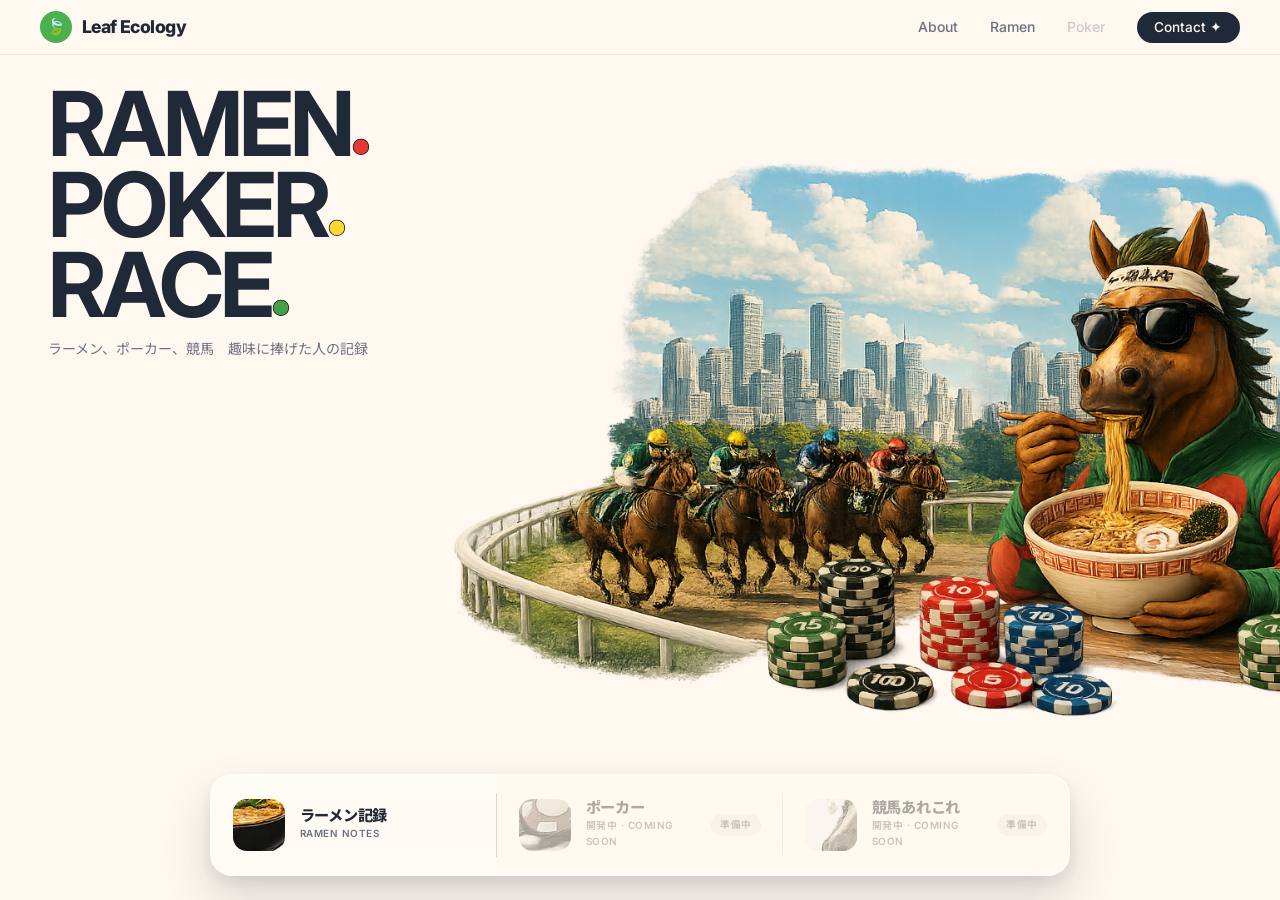
==== index.html @ 6a5b78b2 "Add files via upload" ====
<!DOCTYPE html>
<html lang="ja">
<head>
  <meta charset="UTF-8">
  <meta name="viewport" content="width=device-width, initial-scale=1.0">
  <title>Leaf Ecology — Ramen. Poker. Race.</title>
  <meta name="description" content="ラーメン、ポーカー、競馬　趣味に捧げた人の記録">

  <!-- Google Fonts -->
  <link rel="preconnect" href="https://fonts.googleapis.com">
  <link rel="preconnect" href="https://fonts.gstatic.com" crossorigin>
  <link href="https://fonts.googleapis.com/css2?family=Inter:wght@400;500;600;700;800;900&family=Noto+Sans+JP:wght@400;700;900&display=swap" rel="stylesheet">

  <!-- スタイルシート -->
  <link rel="stylesheet" href="style.css">
</head>
<body>

<!-- ── NAVIGATION ── -->
<nav>
  <a href="#" class="nav-logo">
    <div class="nav-logo-icon">🍃</div>
    <span>Leaf Ecology</span>
  </a>
  <ul class="nav-links">
    <li><a href="#about">About</a></li>
    <li><a href="#ramen">Ramen</a></li>
    <li><a href="#" style="pointer-events:none; opacity:0.35; cursor:default;">Poker</a></li>
    <li><a href="#contact" class="nav-cta">Contact ✦</a></li>
  </ul>
</nav>

<!-- ── HERO ── -->
<section class="hero" id="home">

  <!-- 左：テキスト -->
  <div class="hero-left">
    <h1 class="hero-headline">
      <strong>RAMEN</strong><span class="dot dot-red">●</span><br>
      <strong>POKER</strong><span class="dot dot-yellow">●</span><br>
      <strong>RACE</strong><span class="dot dot-green">●</span>
    </h1>

    <p class="hero-sub">ラーメン、ポーカー、競馬　趣味に捧げた人の記録</p>

    <div style="flex:1;"></div>
  </div>

  <!-- 右：イラスト画像 -->
  <div class="hero-right" aria-hidden="true">
    <div class="hero-illustration">

      <!-- メインビジュアル（馬・競馬・チップ一体） -->
      <img
        src="assets/images/horse_transparent.png"
        class="hi-horse"
        alt="">

    </div>
  </div>

  <!-- ── フローティングクイックアクセスバー ── -->
  <div class="hero-bar-wrap">
    <div class="hero-bar">

      <!-- ラーメン記録 — アクティブ -->
      <a href="#ramen" class="hbar-item">
        <div class="hbar-icon hbi-ramen">
          <img
            src="assets/images/icons_transparent.png"
            class="hbar-img-icon"
            style="object-position: 17% 50%;"
            alt="ramen">
        </div>
        <div class="hbar-text">
          <span class="hbar-title">ラーメン記録</span>
          <span class="hbar-label">Ramen Notes</span>
        </div>
        <div class="hbar-arrow">→</div>
      </a>

      <!-- ポーカー — 開発中 -->
      <div class="hbar-item hbar-disabled">
        <div class="hbar-icon hbi-poker">
          <img
            src="assets/images/icons_transparent.png"
            class="hbar-img-icon"
            style="object-position: 50% 50%;"
            alt="poker">
        </div>
        <div class="hbar-text">
          <span class="hbar-title">ポーカー</span>
          <span class="hbar-label">開発中 · Coming Soon</span>
        </div>
        <div class="hbar-coming">準備中</div>
      </div>

      <!-- 競馬あれこれ — 開発中 -->
      <div class="hbar-item hbar-disabled">
        <div class="hbar-icon hbi-race">
          <img
            src="assets/images/icons_transparent.png"
            class="hbar-img-icon"
            style="object-position: 83% 50%;"
            alt="race">
        </div>
        <div class="hbar-text">
          <span class="hbar-title">競馬あれこれ</span>
          <span class="hbar-label">開発中 · Coming Soon</span>
        </div>
        <div class="hbar-coming">準備中</div>
      </div>

    </div>
  </div>

</section>

<!-- JavaScript -->
<script src="script.js"></script>
</body>
</html>
---- style.css ----
/* =============================================
   Leaf Ecology — style.css
   ============================================= */

*, *::before, *::after { box-sizing: border-box; margin: 0; padding: 0; }

:root {
  --green:       #4CAF50;
  --green-dark:  #2e7d32;
  --green-light: #e8f5e9;
  --orange:      #FF8A3D;
  --orange-light:#fff3e8;
  --cream:       #FFF8F0;
  --beige:       #F7F3EC;
  --dark:        #1F2937;
  --gray:        #6B7280;
  --gray-light:  #e5e7eb;
  --white:       #ffffff;
}

html { scroll-behavior: smooth; }

body {
  font-family: 'Inter', 'Noto Sans JP', sans-serif;
  background: var(--cream);
  color: var(--dark);
  overflow-x: hidden;
  line-height: 1.6;
}

/* ══════════════════════════════
   NAV
══════════════════════════════ */
nav {
  position: fixed; top: 0; left: 0; right: 0; z-index: 100;
  display: flex; align-items: center; justify-content: space-between;
  padding: 0.7rem 2.5rem;
  background: rgba(255,248,240,0.92);
  backdrop-filter: blur(12px);
  -webkit-backdrop-filter: blur(12px);
  border-bottom: 1px solid rgba(76,175,80,0.12);
}
.nav-logo {
  display: flex; align-items: center; gap: 0.6rem;
  font-weight: 800; font-size: 1.1rem; letter-spacing: -0.03em;
  color: var(--dark); text-decoration: none;
}
.nav-logo-icon {
  width: 32px; height: 32px; background: var(--green);
  border-radius: 50%; display: flex; align-items: center; justify-content: center;
  font-size: 1rem; flex-shrink: 0;
}
.nav-links { display: flex; gap: 2rem; list-style: none; align-items: center; }
.nav-links a {
  text-decoration: none; color: var(--gray);
  font-size: 0.875rem; font-weight: 500;
  transition: color 0.2s;
}
.nav-links a:hover { color: var(--green); }
.nav-cta {
  background: var(--dark); color: var(--cream) !important;
  padding: 0.45rem 1.1rem; border-radius: 100px;
  font-weight: 600; font-size: 0.85rem !important;
  transition: background 0.2s !important;
}
.nav-cta:hover { background: var(--green) !important; color: white !important; }

/* ══════════════════════════════
   HERO  —  2カラム Grid
══════════════════════════════ */
.hero {
  height: 100vh;
  min-height: 600px;
  padding-top: 52px;
  display: grid;
  grid-template-columns: 1fr 1fr;
  grid-template-rows: 1fr auto;
  overflow: hidden;
  background: var(--cream);
  position: relative;
  isolation: isolate;   /* blend-mode のスタッキングコンテキストを独立させる */
}

/* ── 左カラム ── */
.hero-left {
  grid-column: 1;
  grid-row: 1;
  padding: 2rem 2rem 1rem 3rem;
  display: flex;
  flex-direction: column;
  justify-content: flex-start;
  gap: 0.75rem;
  z-index: 2;
}

/* ── 右カラム ── */
.hero-right {
  grid-column: 2;
  grid-row: 1;
  position: relative;
  overflow: visible;   /* 画像をコンテナ外にはみ出させる */
  background: transparent;
}
.hero-illustration {
  position: absolute;
  inset: 0;
  overflow: visible;
}

/* ── ヒーロー画像 ── */
.hi-track,
.hi-props { display: none; }

/* 1.3倍サイズ: チップがサイト下端に来るよう調整 */
.hi-horse {
  position: absolute;
  width: 130%;
  height: 130%;
  object-fit: contain;
  object-position: right 85%;
  bottom: 0;
  right: 0;
  top: auto;
  left: auto;
  transform: none;
  z-index: 3;
  pointer-events: none;
  mix-blend-mode: multiply;
  animation: img-float-fast 4s ease-in-out infinite;
}

/* track / props は非表示（使用しない） */
.hi-track,
.hi-props { display: none; }

@keyframes img-float-slow {
  0%,100% { transform: translateY(0); }
  50%      { transform: translateY(-8px); }
}
@keyframes img-float-mid {
  0%,100% { transform: translateY(0) rotate(0.3deg); }
  50%      { transform: translateY(-6px) rotate(-0.3deg); }
}
@keyframes img-float-fast {
  0%,100% { transform: translateY(0); }
  50%      { transform: translateY(-10px); }
}

/* ══════════════════════════════
   HEADLINE
══════════════════════════════ */
.hero-headline {
  font-size: clamp(3.2rem, 7vw, 7rem);
  font-weight: 900;
  line-height: 0.9;
  letter-spacing: -0.04em;
  color: var(--dark);
}
.hero-headline .line-accent { color: var(--green); }

.dot {
  display: inline-block;
  font-size: 0.22em;
  line-height: 1;
  vertical-align: baseline;
  position: relative;
  bottom: 0.1em;
  margin-left: 0.06em;
  -webkit-text-stroke: 1.5px #111;
  paint-order: stroke fill;
}
.dot-red    { color: #E53935; }
.dot-yellow { color: #FDD835; }
.dot-green  { color: #43A047; }

.hero-sub {
  font-size: 0.875rem;
  color: var(--gray);
  max-width: 380px;
  line-height: 1.6;
  font-weight: 400;
}

/* ══════════════════════════════
   FLOATING QUICK-ACCESS BAR
══════════════════════════════ */
.hero-bar-wrap {
  grid-column: 1 / -1;   /* 左右両カラムにまたがる */
  grid-row: 2;
  display: flex;
  align-items: flex-end;
  padding: 0 2rem 1.5rem;
  z-index: 20;
  pointer-events: none;   /* ラップ自体はクリック透過 */
}

.hero-bar {
  pointer-events: all;    /* バー本体だけクリック可 */
  width: 100%;
  max-width: 860px;
  margin: 0 auto;
  display: grid;
  grid-template-columns: repeat(3, 1fr);
  gap: 0;
  background: rgba(255,255,255,0.18);
  backdrop-filter: blur(20px) saturate(1.8);
  -webkit-backdrop-filter: blur(20px) saturate(1.8);
  border-radius: 22px;
  border: 1px solid rgba(255,255,255,0.6);
  box-shadow:
    0 1px 0 rgba(255,255,255,0.85) inset,
    0 24px 48px rgba(31,41,55,0.16),
    0 6px 16px rgba(31,41,55,0.09);
  overflow: hidden;
  animation: bar-rise 0.7s cubic-bezier(0.34,1.28,0.64,1) 0.4s both;
}

@keyframes bar-rise {
  from { opacity: 0; transform: translateY(16px); }
  to   { opacity: 1; transform: translateY(0); }
}

.hbar-item {
  display: flex;
  align-items: center;
  gap: 0.9rem;
  padding: 1.5rem 1.4rem;
  background: rgba(255,252,248,0.6);
  text-decoration: none;
  color: inherit;
  transition: background 0.2s;
  position: relative;
  cursor: pointer;
}
.hbar-item:not(:last-child)::after {
  content: '';
  position: absolute; right: 0; top: 18%; bottom: 18%;
  width: 1px;
  background: rgba(200,195,188,0.6);
}
.hbar-item:not(.hbar-disabled):hover {
  background: rgba(255,252,248,0.92);
}
.hbar-item:not(.hbar-disabled):hover .hbar-arrow {
  opacity: 1;
  transform: translateX(0);
}

/* 開発中グレイアウト */
.hbar-disabled {
  cursor: default;
  opacity: 0.38;
  filter: grayscale(0.7);
}

/* アイコンボックス */
.hbar-icon {
  width: 52px; height: 52px;
  border-radius: 14px;
  overflow: hidden;
  flex-shrink: 0;
  position: relative;
  background: #f5f0ea;
}
.hbi-ramen  { background: #f5f0ea; }
.hbi-poker  { background: #f5f0ea; }
.hbi-race   { background: #f5f0ea; }

.hbar-img-icon {
  width: 300%;
  height: 300%;
  object-fit: cover;
  position: absolute;
  top: 50%; left: 50%;
  transform: translate(-50%, -50%);
  pointer-events: none;
  mix-blend-mode: multiply;
}

.hbar-text {
  display: flex; flex-direction: column; gap: 2px;
  flex: 1; min-width: 0;
}
.hbar-title {
  font-size: 0.95rem; font-weight: 800;
  letter-spacing: -0.02em; line-height: 1.1;
  color: var(--dark); white-space: nowrap;
}
.hbar-label {
  font-size: 0.62rem; font-weight: 600;
  letter-spacing: 0.05em; text-transform: uppercase;
  color: var(--gray);
}
.hbar-arrow {
  width: 28px; height: 28px; border-radius: 50%;
  background: var(--dark); color: var(--cream);
  display: flex; align-items: center; justify-content: center;
  font-size: 0.75rem; flex-shrink: 0; margin-left: auto;
  opacity: 0; transform: translateX(-4px);
  transition: opacity 0.2s, transform 0.2s;
}
.hbar-coming {
  font-size: 0.6rem; font-weight: 700; letter-spacing: 0.06em;
  background: rgba(107,114,128,0.13); color: var(--gray);
  padding: 0.22rem 0.55rem; border-radius: 100px;
  white-space: nowrap; flex-shrink: 0;
}

/* ══════════════════════════════
   RESPONSIVE
══════════════════════════════ */
@media (max-width: 900px) {
  nav { padding: 0.8rem 1.25rem; }
  .nav-links { display: none; }

  .hero {
    grid-template-columns: 1fr;
    grid-template-rows: auto 1fr auto;
    height: auto;
    min-height: 100svh;
    padding-top: 48px;
    overflow: hidden;
  }

  .hero-left {
    grid-column: 1;
    grid-row: 1;
    padding: 1.5rem 1.25rem 0.5rem;
  }

  .hero-right {
    grid-column: 1;
    grid-row: 2;
    height: 42vw;
    min-height: 220px;
    position: relative;
    overflow: hidden;
  }

  .hero-bar-wrap {
    grid-column: 1;
    grid-row: 3;
    padding: 0.5rem 1rem 1rem;
  }

  .hero-bar {
    grid-template-columns: 1fr;
    border-radius: 18px;
  }

  .hbar-item:not(:last-child)::after {
    right: auto; top: auto;
    bottom: 0; left: 8%; width: 84%; height: 1px;
  }

  .hero-headline {
    font-size: clamp(2.8rem, 12vw, 5rem);
  }
}

@media (max-width: 480px) {
  .hero-headline { font-size: clamp(2.4rem, 14vw, 4rem); }
  .hbar-item { padding: 1rem 1rem; }
  .hbar-title { font-size: 0.875rem; }
}
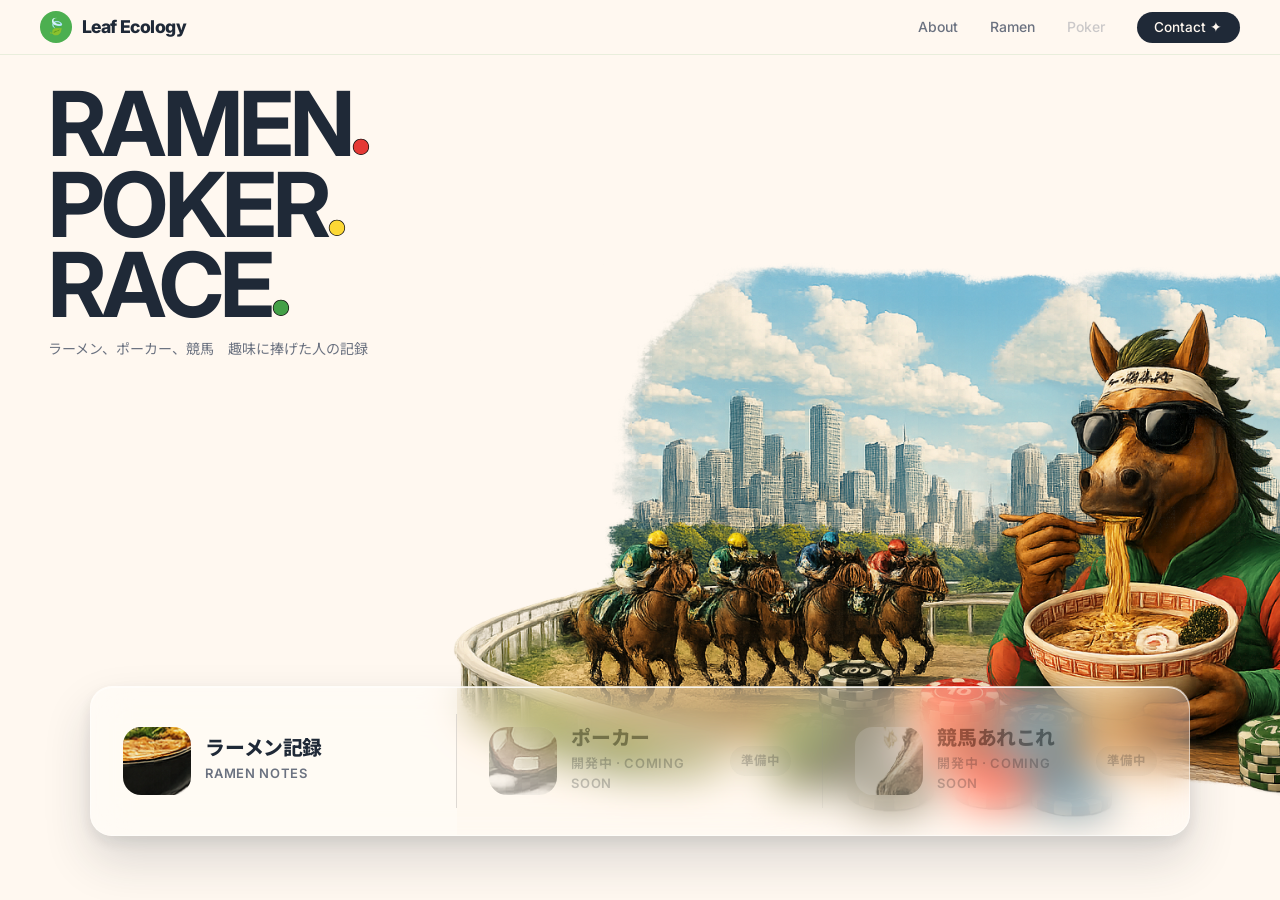
==== commit e58e8972: "Update ramen data and images Add ramen database" ====
--- a/index.html
+++ b/index.html
@@ -22,12 +22,15 @@
     <div class="nav-logo-icon">🍃</div>
     <span>Leaf Ecology</span>
   </a>
-  <ul class="nav-links">
+  <ul class="nav-links" id="nav-links">
     <li><a href="#about">About</a></li>
     <li><a href="#ramen">Ramen</a></li>
     <li><a href="#" style="pointer-events:none; opacity:0.35; cursor:default;">Poker</a></li>
     <li><a href="#contact" class="nav-cta">Contact ✦</a></li>
   </ul>
+  <button class="nav-hamburger" id="nav-hamburger" aria-label="メニュー">
+    <span></span><span></span><span></span>
+  </button>
 </nav>
 
 <!-- ── HERO ── -->
@@ -52,7 +55,7 @@
 
       <!-- メインビジュアル（馬・競馬・チップ一体） -->
       <img
-        src="assets/images/horse_transparent.png"
+        src="assets/images/horse.png"
         class="hi-horse"
         alt="">
 
@@ -67,7 +70,7 @@
       <a href="#ramen" class="hbar-item">
         <div class="hbar-icon hbi-ramen">
           <img
-            src="assets/images/icons_transparent.png"
+            src="assets/images/icons.png"
             class="hbar-img-icon"
             style="object-position: 17% 50%;"
             alt="ramen">
@@ -83,7 +86,7 @@
       <div class="hbar-item hbar-disabled">
         <div class="hbar-icon hbi-poker">
           <img
-            src="assets/images/icons_transparent.png"
+            src="assets/images/icons.png"
             class="hbar-img-icon"
             style="object-position: 50% 50%;"
             alt="poker">
@@ -99,7 +102,7 @@
       <div class="hbar-item hbar-disabled">
         <div class="hbar-icon hbi-race">
           <img
-            src="assets/images/icons_transparent.png"
+            src="assets/images/icons.png"
             class="hbar-img-icon"
             style="object-position: 83% 50%;"
             alt="race">
--- a/style.css
+++ b/style.css
@@ -74,11 +74,11 @@
   padding-top: 52px;
   display: grid;
   grid-template-columns: 1fr 1fr;
-  grid-template-rows: 1fr auto;
+  grid-template-rows: 1fr;
   overflow: hidden;
   background: var(--cream);
   position: relative;
-  isolation: isolate;   /* blend-mode のスタッキングコンテキストを独立させる */
+  isolation: isolate;
 }
 
 /* ── 左カラム ── */
@@ -185,19 +185,20 @@
    FLOATING QUICK-ACCESS BAR
 ══════════════════════════════ */
 .hero-bar-wrap {
-  grid-column: 1 / -1;   /* 左右両カラムにまたがる */
-  grid-row: 2;
+  position: absolute;
+  bottom: 4rem;
+  left: 0; right: 0;
   display: flex;
   align-items: flex-end;
-  padding: 0 2rem 1.5rem;
-  z-index: 20;
-  pointer-events: none;   /* ラップ自体はクリック透過 */
+  padding: 0 2rem;
+  z-index: 30;
+  pointer-events: none;
 }
 
 .hero-bar {
-  pointer-events: all;    /* バー本体だけクリック可 */
+  pointer-events: all;
   width: 100%;
-  max-width: 860px;
+  max-width: 1100px;
   margin: 0 auto;
   display: grid;
   grid-template-columns: repeat(3, 1fr);
@@ -224,7 +225,7 @@
   display: flex;
   align-items: center;
   gap: 0.9rem;
-  padding: 1.5rem 1.4rem;
+  padding: 2.5rem 2rem;
   background: rgba(255,252,248,0.6);
   text-decoration: none;
   color: inherit;
@@ -255,8 +256,8 @@
 
 /* アイコンボックス */
 .hbar-icon {
-  width: 52px; height: 52px;
-  border-radius: 14px;
+  width: 68px; height: 68px;  /* 52 × 1.3 */
+  border-radius: 18px;
   overflow: hidden;
   flex-shrink: 0;
   position: relative;
@@ -278,40 +279,91 @@
 }
 
 .hbar-text {
-  display: flex; flex-direction: column; gap: 2px;
+  display: flex; flex-direction: column; gap: 3px;
   flex: 1; min-width: 0;
 }
 .hbar-title {
-  font-size: 0.95rem; font-weight: 800;
+  font-size: 1.24rem; font-weight: 800;  /* 0.95 × 1.3 */
   letter-spacing: -0.02em; line-height: 1.1;
   color: var(--dark); white-space: nowrap;
 }
 .hbar-label {
-  font-size: 0.62rem; font-weight: 600;
+  font-size: 0.81rem; font-weight: 600;  /* 0.62 × 1.3 */
   letter-spacing: 0.05em; text-transform: uppercase;
   color: var(--gray);
 }
 .hbar-arrow {
-  width: 28px; height: 28px; border-radius: 50%;
+  width: 36px; height: 36px; border-radius: 50%;  /* 28 × 1.3 */
   background: var(--dark); color: var(--cream);
   display: flex; align-items: center; justify-content: center;
-  font-size: 0.75rem; flex-shrink: 0; margin-left: auto;
+  font-size: 0.95rem; flex-shrink: 0; margin-left: auto;
   opacity: 0; transform: translateX(-4px);
   transition: opacity 0.2s, transform 0.2s;
 }
 .hbar-coming {
-  font-size: 0.6rem; font-weight: 700; letter-spacing: 0.06em;
+  font-size: 0.78rem; font-weight: 700; letter-spacing: 0.06em;  /* 0.6 × 1.3 */
   background: rgba(107,114,128,0.13); color: var(--gray);
-  padding: 0.22rem 0.55rem; border-radius: 100px;
+  padding: 0.29rem 0.72rem; border-radius: 100px;
   white-space: nowrap; flex-shrink: 0;
 }
+
+/* ── ハンバーガーボタン ── */
+.nav-hamburger {
+  display: none;
+  flex-direction: column;
+  justify-content: center;
+  align-items: center;
+  gap: 5px;
+  width: 40px; height: 40px;
+  background: transparent;
+  border: none; cursor: pointer;
+  padding: 6px; border-radius: 10px;
+  transition: background 0.2s;
+  z-index: 110;
+}
+.nav-hamburger:hover { background: rgba(0,0,0,0.05); }
+.nav-hamburger span {
+  display: block;
+  width: 22px; height: 2px;
+  background: var(--dark); border-radius: 2px;
+  transition: transform 0.3s, opacity 0.3s, width 0.3s;
+  transform-origin: center;
+}
+.nav-hamburger.open span:nth-child(1) { transform: translateY(7px) rotate(45deg); }
+.nav-hamburger.open span:nth-child(2) { opacity: 0; transform: scaleX(0); }
+.nav-hamburger.open span:nth-child(3) { transform: translateY(-7px) rotate(-45deg); }
 
 /* ══════════════════════════════
    RESPONSIVE
 ══════════════════════════════ */
 @media (max-width: 900px) {
   nav { padding: 0.8rem 1.25rem; }
-  .nav-links { display: none; }
+
+  .nav-hamburger { display: flex; }
+
+  .nav-links {
+    display: none;
+    position: absolute;
+    top: 100%; left: 0; right: 0;
+    background: rgba(255,248,240,0.98);
+    backdrop-filter: blur(16px);
+    border-bottom: 1px solid rgba(76,175,80,0.12);
+    flex-direction: column;
+    align-items: flex-start;
+    gap: 0;
+    padding: 0.5rem 0 1rem;
+    box-shadow: 0 12px 32px rgba(0,0,0,0.08);
+  }
+  .nav-links.open { display: flex; }
+  .nav-links li { width: 100%; }
+  .nav-links a {
+    display: block; padding: 0.75rem 1.75rem;
+    font-size: 1rem;
+  }
+  .nav-links .nav-cta {
+    margin: 0.5rem 1.75rem 0;
+    display: inline-block; width: auto;
+  }
 
   .hero {
     grid-template-columns: 1fr;
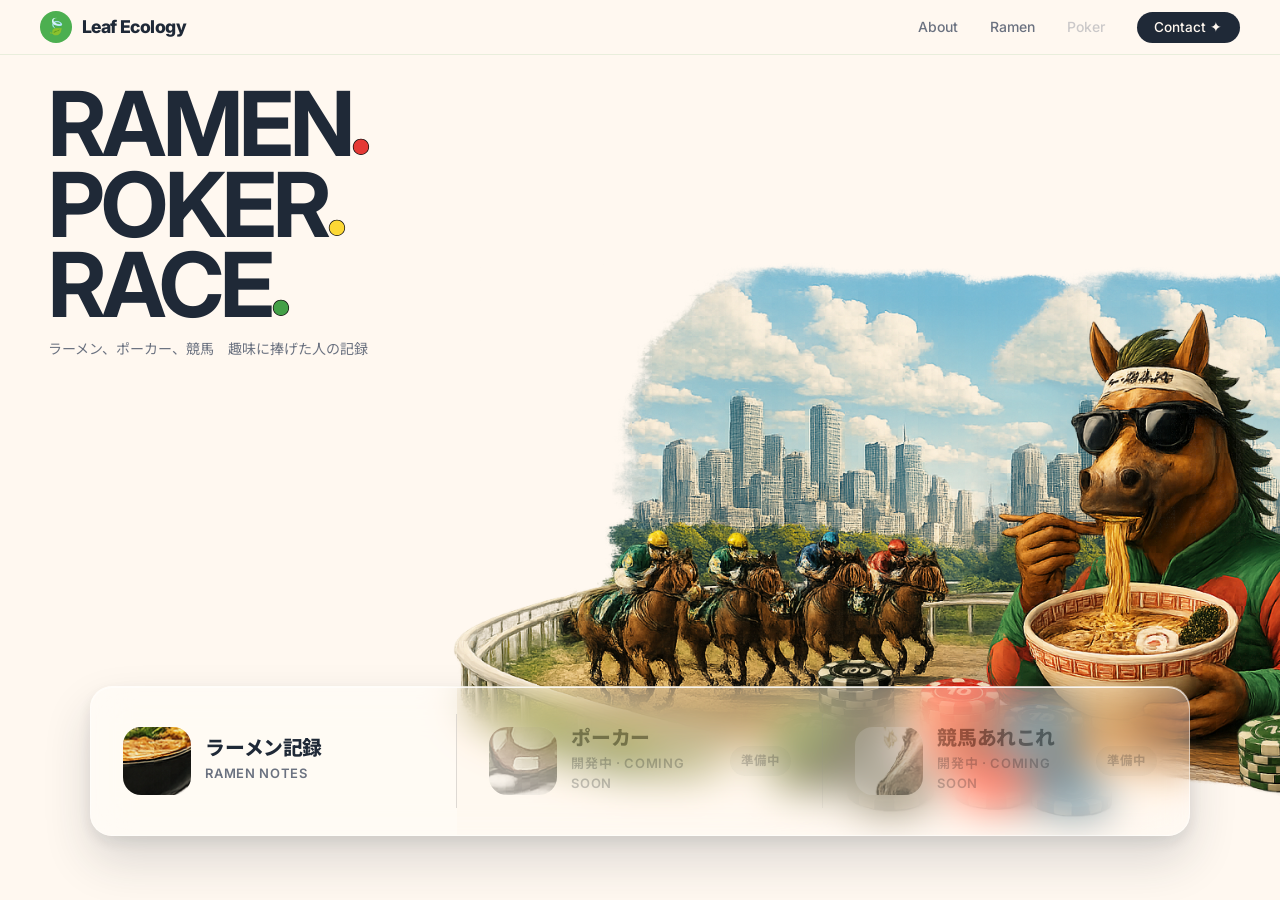
==== commit 2aa232c1: "ramen.html change" ====
--- a/index.html
+++ b/index.html
@@ -24,7 +24,7 @@
   </a>
   <ul class="nav-links" id="nav-links">
     <li><a href="#about">About</a></li>
-    <li><a href="#ramen">Ramen</a></li>
+    <li><a href="ramen.html">Ramen</a></li>
     <li><a href="#" style="pointer-events:none; opacity:0.35; cursor:default;">Poker</a></li>
     <li><a href="#contact" class="nav-cta">Contact ✦</a></li>
   </ul>
@@ -67,7 +67,7 @@
     <div class="hero-bar">
 
       <!-- ラーメン記録 — アクティブ -->
-      <a href="#ramen" class="hbar-item">
+      <a href="ramen.html" class="hbar-item">
         <div class="hbar-icon hbi-ramen">
           <img
             src="assets/images/icons.png"
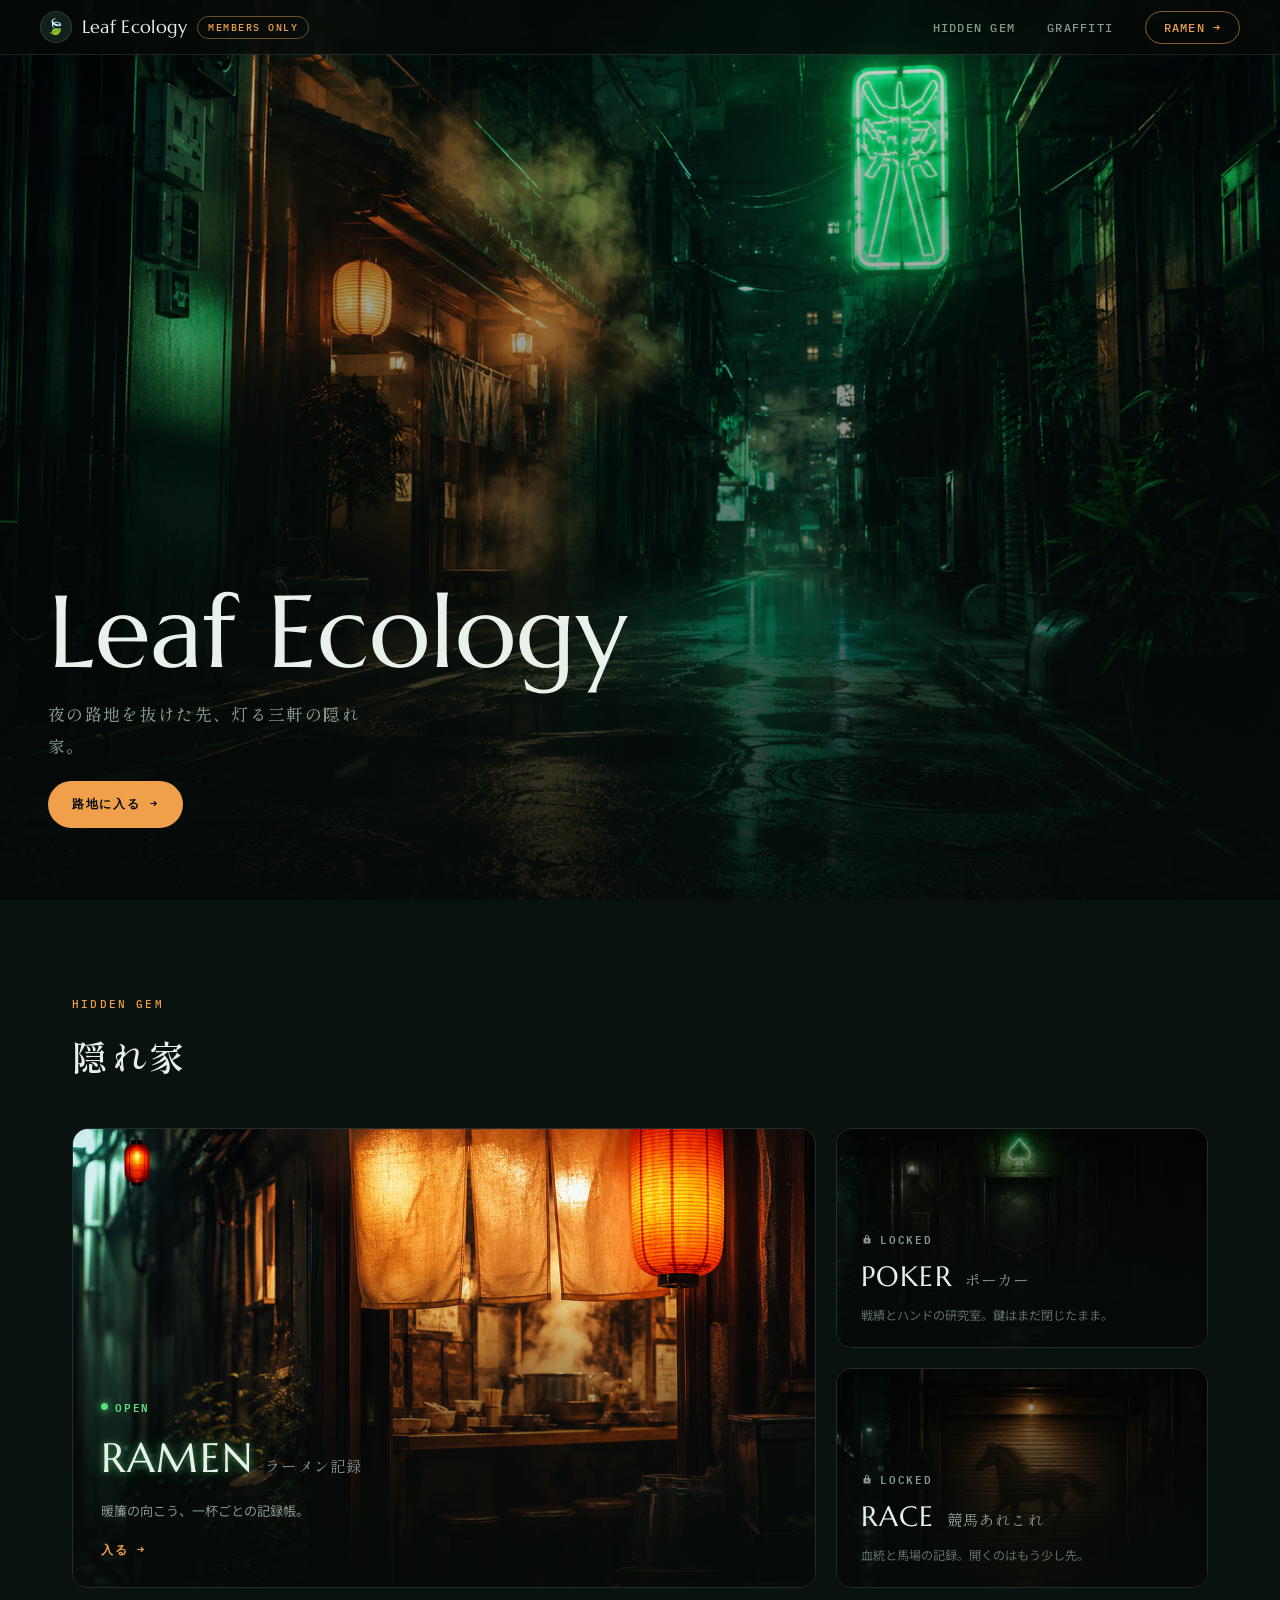
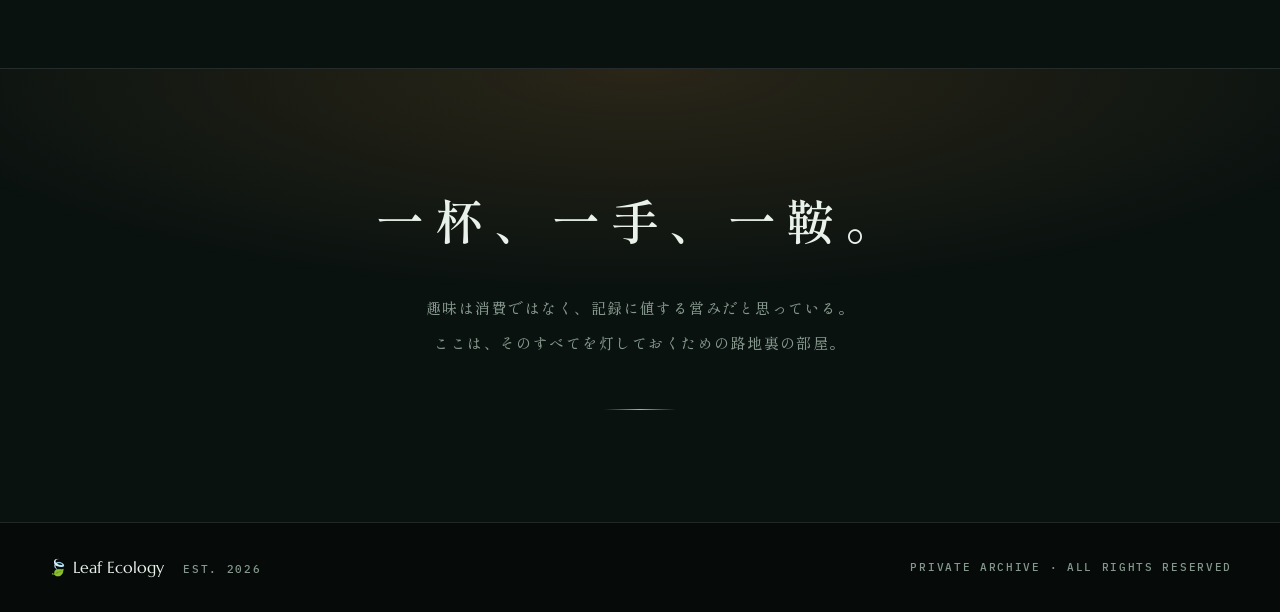
==== commit 666de5ed: "site renewal site renewal" ====
--- a/index.html
+++ b/index.html
@@ -3,121 +3,176 @@
 <head>
   <meta charset="UTF-8">
   <meta name="viewport" content="width=device-width, initial-scale=1.0">
-  <title>Leaf Ecology — Ramen. Poker. Race.</title>
-  <meta name="description" content="ラーメン、ポーカー、競馬　趣味に捧げた人の記録">
+  <title>Leaf Ecology｜深夜の裏路地</title>
+  <meta name="description" content="ラーメン、ポーカー、競馬。深夜の裏路地に隠れた、趣味だけの部屋「Leaf Ecology」">
+
+  <!-- OGP -->
+  <meta property="og:type"        content="website">
+  <meta property="og:site_name"   content="Leaf Ecology">
+  <meta property="og:title"       content="Leaf Ecology｜深夜の裏路地">
+  <meta property="og:description" content="ラーメン、ポーカー、競馬。深夜の裏路地に隠れた、趣味だけの部屋">
+  <meta property="og:url"         content="https://leaf-ecology.com/">
+  <meta property="og:image"       content="https://leaf-ecology.com/assets/images/ogp_home.png">
+  <meta property="og:locale"      content="ja_JP">
+
+  <!-- Twitter Card -->
+  <meta name="twitter:card"        content="summary_large_image">
+  <meta name="twitter:title"       content="Leaf Ecology｜深夜の裏路地">
+  <meta name="twitter:description" content="ラーメン、ポーカー、競馬。深夜の裏路地に隠れた、趣味だけの部屋">
+  <meta name="twitter:image"       content="https://leaf-ecology.com/assets/images/ogp_home.png">
 
   <!-- Google Fonts -->
   <link rel="preconnect" href="https://fonts.googleapis.com">
   <link rel="preconnect" href="https://fonts.gstatic.com" crossorigin>
-  <link href="https://fonts.googleapis.com/css2?family=Inter:wght@400;500;600;700;800;900&family=Noto+Sans+JP:wght@400;700;900&display=swap" rel="stylesheet">
+  <link href="https://fonts.googleapis.com/css2?family=Inter:wght@400;500;600;700;800;900&family=Noto+Sans+JP:wght@400;500;700;900&family=Marcellus&family=Shippori+Mincho:wght@500;600;700&family=IBM+Plex+Mono:wght@400;500;600&display=swap" rel="stylesheet">
 
   <!-- スタイルシート -->
   <link rel="stylesheet" href="style.css">
+  <link rel="stylesheet" href="index.css">
 </head>
 <body>
 
-<!-- ── NAVIGATION ── -->
-<nav>
+<!-- nav の濃淡切り替え用センチナル -->
+<div id="scroll-sentinel" aria-hidden="true"></div>
+
+<!-- ── MASTHEAD NAV ── -->
+<nav id="masthead">
   <a href="#" class="nav-logo">
     <div class="nav-logo-icon">🍃</div>
     <span>Leaf Ecology</span>
+    <span class="nav-badge">Members Only</span>
   </a>
   <ul class="nav-links" id="nav-links">
-    <li><a href="#about">About</a></li>
-    <li><a href="ramen.html">Ramen</a></li>
-    <li><a href="#" style="pointer-events:none; opacity:0.35; cursor:default;">Poker</a></li>
-    <li><a href="#contact" class="nav-cta">Contact ✦</a></li>
+    <li><a href="#rooms">Hidden Gem</a></li>
+    <li><a href="#owner">Graffiti</a></li>
+    <li><a href="ramen.html" class="nav-cta">Ramen →</a></li>
   </ul>
-  <button class="nav-hamburger" id="nav-hamburger" aria-label="メニュー">
+  <button class="nav-hamburger" id="nav-hamburger" aria-label="メニュー" aria-expanded="false">
     <span></span><span></span><span></span>
   </button>
 </nav>
 
-<!-- ── HERO ── -->
-<section class="hero" id="home">
-
-  <!-- 左：テキスト -->
-  <div class="hero-left">
-    <h1 class="hero-headline">
-      <strong>RAMEN</strong><span class="dot dot-red">●</span><br>
-      <strong>POKER</strong><span class="dot dot-yellow">●</span><br>
-      <strong>RACE</strong><span class="dot dot-green">●</span>
-    </h1>
-
-    <p class="hero-sub">ラーメン、ポーカー、競馬　趣味に捧げた人の記録</p>
-
-    <div style="flex:1;"></div>
+<!-- ── HERO : 路地の入り口 ── -->
+<header class="hero" id="home">
+  <div class="hero-bg" aria-hidden="true">
+    <div class="hero-bg-fallback"></div>
+    <img src="assets/images/alley/hero-alley.jpg" alt="" class="hero-bg-img"
+      onerror="this.remove()">
+    <div class="hero-scrim"></div>
   </div>
 
-  <!-- 右：イラスト画像 -->
-  <div class="hero-right" aria-hidden="true">
-    <div class="hero-illustration">
+  <div class="hero-content">
+    <h1 class="hero-title reveal">Leaf Ecology</h1>
+    <p class="hero-tagline reveal">夜の路地を抜けた先、灯る三軒の隠れ家。</p>
+    <a href="#rooms" class="hero-cta reveal">路地に入る <span aria-hidden="true">→</span></a>
+  </div>
+</header>
 
-      <!-- メインビジュアル（馬・競馬・チップ一体） -->
-      <img
-        src="assets/images/horse.png"
-        class="hi-horse"
-        alt="">
-
-    </div>
+<!-- ── THE ROOMS : 隠れ家 ── -->
+<section class="rooms" id="rooms">
+  <div class="section-head reveal">
+    <span class="section-label">Hidden Gem</span>
+    <h2 class="section-title">隠れ家</h2>
   </div>
 
-  <!-- ── フローティングクイックアクセスバー ── -->
-  <div class="hero-bar-wrap">
-    <div class="hero-bar">
+  <div class="room-grid">
 
-      <!-- ラーメン記録 — アクティブ -->
-      <a href="ramen.html" class="hbar-item">
-        <div class="hbar-icon hbi-ramen">
-          <img
-            src="assets/images/icons.png"
-            class="hbar-img-icon"
-            style="object-position: 17% 50%;"
-            alt="ramen">
+    <!-- RAMEN — 開放中 -->
+    <a href="ramen.html" class="room-door room-ramen room-open reveal">
+      <div class="room-door-media" aria-hidden="true">
+        <div class="room-door-fallback"></div>
+        <img class="room-door-img" src="assets/images/alley/door-ramen.jpg" alt=""
+          onerror="this.remove()">
+        <div class="room-door-scrim"></div>
+        <!-- 店先から立ちのぼる湯気 -->
+        <div class="steam"><i></i><i></i><i></i></div>
+        <!-- 軒先の提灯(素材未着時は onerror で消える) -->
+        <img src="assets/images/alley/lantern.png" alt=""
+          class="door-lantern lantern-sway" onerror="this.remove()">
+      </div>
+      <div class="room-door-content">
+        <span class="room-status status-open"><i class="led" aria-hidden="true"></i>Open</span>
+        <div class="room-door-heading">
+          <span class="room-code neon-sign">RAMEN</span>
+          <span class="room-sub">ラーメン記録</span>
         </div>
-        <div class="hbar-text">
-          <span class="hbar-title">ラーメン記録</span>
-          <span class="hbar-label">Ramen Notes</span>
+        <p class="room-desc">暖簾の向こう、一杯ごとの記録帳。</p>
+        <span class="room-cta">入る <span aria-hidden="true">→</span></span>
+      </div>
+    </a>
+
+    <div class="room-stack">
+
+      <!-- POKER — 準備中 -->
+      <div class="room-door room-poker room-locked reveal"
+        role="button" aria-disabled="true" tabindex="0"
+        aria-label="ポーカーの部屋(準備中)">
+        <div class="room-door-media" aria-hidden="true">
+          <div class="room-door-fallback"></div>
+          <img class="room-door-img" src="assets/images/alley/door-poker.jpg" alt=""
+            onerror="this.remove()">
+          <div class="room-door-scrim"></div>
         </div>
-        <div class="hbar-arrow">→</div>
-      </a>
-
-      <!-- ポーカー — 開発中 -->
-      <div class="hbar-item hbar-disabled">
-        <div class="hbar-icon hbi-poker">
-          <img
-            src="assets/images/icons.png"
-            class="hbar-img-icon"
-            style="object-position: 50% 50%;"
-            alt="poker">
+        <div class="room-door-content">
+          <span class="room-status status-locked">
+            <svg viewBox="0 0 24 24" width="12" height="12" aria-hidden="true"><path fill="currentColor" d="M12 4a4 4 0 0 1 4 4v2h1a2 2 0 0 1 2 2v7a2 2 0 0 1-2 2H7a2 2 0 0 1-2-2v-7a2 2 0 0 1 2-2h1V8a4 4 0 0 1 4-4zm0 2a2 2 0 0 0-2 2v2h4V8a2 2 0 0 0-2-2zm0 7a1.6 1.6 0 0 0-.8 3l-.5 2.2h2.6L12.8 16a1.6 1.6 0 0 0-.8-3z"/></svg>
+            Locked
+          </span>
+          <div class="room-door-heading">
+            <span class="room-code">POKER</span>
+            <span class="room-sub">ポーカー</span>
+          </div>
+          <p class="room-desc">戦績とハンドの研究室。鍵はまだ閉じたまま。</p>
         </div>
-        <div class="hbar-text">
-          <span class="hbar-title">ポーカー</span>
-          <span class="hbar-label">開発中 · Coming Soon</span>
-        </div>
-        <div class="hbar-coming">準備中</div>
       </div>
 
-      <!-- 競馬あれこれ — 開発中 -->
-      <div class="hbar-item hbar-disabled">
-        <div class="hbar-icon hbi-race">
-          <img
-            src="assets/images/icons.png"
-            class="hbar-img-icon"
-            style="object-position: 83% 50%;"
-            alt="race">
+      <!-- RACE — 準備中 -->
+      <div class="room-door room-race room-locked reveal"
+        role="button" aria-disabled="true" tabindex="0"
+        aria-label="競馬の部屋(準備中)">
+        <div class="room-door-media" aria-hidden="true">
+          <div class="room-door-fallback"></div>
+          <img class="room-door-img" src="assets/images/alley/door-race.jpg" alt=""
+            onerror="this.remove()">
+          <div class="room-door-scrim"></div>
         </div>
-        <div class="hbar-text">
-          <span class="hbar-title">競馬あれこれ</span>
-          <span class="hbar-label">開発中 · Coming Soon</span>
+        <div class="room-door-content">
+          <span class="room-status status-locked">
+            <svg viewBox="0 0 24 24" width="12" height="12" aria-hidden="true"><path fill="currentColor" d="M12 4a4 4 0 0 1 4 4v2h1a2 2 0 0 1 2 2v7a2 2 0 0 1-2 2H7a2 2 0 0 1-2-2v-7a2 2 0 0 1 2-2h1V8a4 4 0 0 1 4-4zm0 2a2 2 0 0 0-2 2v2h4V8a2 2 0 0 0-2-2zm0 7a1.6 1.6 0 0 0-.8 3l-.5 2.2h2.6L12.8 16a1.6 1.6 0 0 0-.8-3z"/></svg>
+            Locked
+          </span>
+          <div class="room-door-heading">
+            <span class="room-code">RACE</span>
+            <span class="room-sub">競馬あれこれ</span>
+          </div>
+          <p class="room-desc">血統と馬場の記録。開くのはもう少し先。</p>
         </div>
-        <div class="hbar-coming">準備中</div>
       </div>
 
     </div>
   </div>
+</section>
 
+<!-- ── OWNER : 店主の卓 ── -->
+<section class="owner" id="owner">
+  <div class="owner-inner reveal">
+    <p class="owner-quote">一杯、一手、一鞍。</p>
+    <p class="owner-body">
+      趣味は消費ではなく、記録に値する営みだと思っている。<br>
+      ここは、そのすべてを灯しておくための路地裏の部屋。
+    </p>
+    <div class="owner-rule" aria-hidden="true"></div>
+  </div>
 </section>
+
+<!-- ── FOOTER ── -->
+<footer class="site-foot">
+  <div class="foot-brand">
+    <span class="foot-logo">🍃 Leaf Ecology</span>
+    <span class="foot-est">Est. 2026</span>
+  </div>
+  <span class="foot-note">Private Archive · All Rights Reserved</span>
+</footer>
 
 <!-- JavaScript -->
 <script src="script.js"></script>
--- a/style.css
+++ b/style.css
@@ -1,311 +1,268 @@
 /* =============================================
-   Leaf Ecology — style.css
+   Leaf Ecology — style.css(共通レイヤー)
+   「深夜の裏路地」— 夜の路地に迷い込むパーソナルワールド
+   全ページ共通: トークン / リセット / ノイズ / nav / footer / reveal
    ============================================= */
 
 *, *::before, *::after { box-sizing: border-box; margin: 0; padding: 0; }
 
 :root {
-  --green:       #4CAF50;
-  --green-dark:  #2e7d32;
-  --green-light: #e8f5e9;
-  --orange:      #FF8A3D;
-  --orange-light:#fff3e8;
-  --cream:       #FFF8F0;
-  --beige:       #F7F3EC;
-  --dark:        #1F2937;
-  --gray:        #6B7280;
-  --gray-light:  #e5e7eb;
-  --white:       #ffffff;
+  /* 夜色ベース(緑みの闇。pure black は使わない) */
+  --night:       #0A1210;                    /* ページ背景 */
+  --night-deep:  #060B09;                    /* nav・footer・モーダルの深い闇 */
+  --wall:        #12201B;                    /* カード・パネル(路地の壁面) */
+  --line:        rgba(230,240,233,0.12);     /* 罫線 */
+
+  /* テキスト */
+  --steam:       #E9F1EB;                    /* 湯気の白(主文字色) */
+  --mist:        #86988D;                    /* サブテキスト */
+
+  /* アクセント2色ロック */
+  --neon:        #58E27F;                    /* ネオングリーン: 状態と光 */
+  --neon-dim:    rgba(88,226,127,0.14);
+  --lantern:     #F0A04B;                    /* 提灯アンバー: 行動と温度 */
+  --lantern-dim: rgba(240,160,75,0.14);
+
+  /* 角丸システム */
+  --radius-card: 16px;
+  --radius-pill: 100px;
+
+  /* フォント */
+  --font-serif-en: 'Marcellus', serif;
+  --font-serif-jp: 'Shippori Mincho', serif;
+  --font-mono:     'IBM Plex Mono', monospace;
+  --font-sans:     'Inter', 'Noto Sans JP', sans-serif;
 }
 
 html { scroll-behavior: smooth; }
 
 body {
-  font-family: 'Inter', 'Noto Sans JP', sans-serif;
-  background: var(--cream);
-  color: var(--dark);
+  font-family: var(--font-sans);
+  background: var(--night);
+  color: var(--steam);
   overflow-x: hidden;
   line-height: 1.6;
-}
-
-/* ══════════════════════════════
-   NAV
+  position: relative;
+}
+
+::selection { background: var(--lantern); color: var(--night-deep); }
+
+/* フォーカスリング(キーボード操作時のみ) */
+:focus-visible {
+  outline: 2px solid var(--neon);
+  outline-offset: 3px;
+}
+
+/* ── 粒状ノイズ(SVG feTurbulence)を全面に固定 ── */
+body::before {
+  content: '';
+  position: fixed;
+  inset: 0;
+  z-index: 1;
+  pointer-events: none;
+  opacity: 0.05;
+  background-image: url("data:image/svg+xml,%3Csvg xmlns='http://www.w3.org/2000/svg' width='140' height='140'%3E%3Cfilter id='n'%3E%3CfeTurbulence type='fractalNoise' baseFrequency='0.85' numOctaves='2' stitchTiles='stitch'/%3E%3C/filter%3E%3Crect width='140' height='140' filter='url(%23n)'/%3E%3C/svg%3E");
+}
+
+/* スクロール位置検知用センチナル(nav の濃淡切り替えに使用) */
+#scroll-sentinel {
+  position: absolute;
+  top: 0; left: 0;
+  width: 1px; height: 1px;
+  pointer-events: none;
+}
+
+/* コンテンツはノイズより手前に */
+nav, header, section, footer { position: relative; z-index: 2; }
+
+/* ── 発光LEDドット(共通) ── */
+.led {
+  display: inline-block;
+  width: 7px; height: 7px;
+  border-radius: 50%;
+  background: var(--neon);
+  box-shadow: 0 0 8px var(--neon);
+  animation: led-pulse 2.2s ease-in-out infinite;
+  flex-shrink: 0;
+}
+@keyframes led-pulse {
+  0%, 100% { opacity: 1;   box-shadow: 0 0 8px var(--neon); }
+  50%      { opacity: 0.4; box-shadow: 0 0 2px var(--neon); }
+}
+
+/* ── スクロール出現(JS有効時のみ隠す) ── */
+body.js .reveal {
+  opacity: 0;
+  transform: translateY(22px);
+  transition: opacity 0.7s ease, transform 0.7s ease;
+}
+body.js .reveal.visible {
+  opacity: 1;
+  transform: none;
+}
+
+/* ══════════════════════════════
+   演出部品(全ページ共通)
+   すべて transform / opacity のみをアニメーションさせる
+══════════════════════════════ */
+
+/* ── 湯気: ぼかした光の玉が立ちのぼる。親要素は position:relative + overflow:hidden ── */
+.steam {
+  position: absolute;
+  left: 0; right: 0; bottom: 0;
+  height: 75%;
+  pointer-events: none;
+  overflow: hidden;
+}
+.steam i {
+  position: absolute;
+  bottom: -18%;
+  width: 90px; height: 150px;
+  border-radius: 50%;
+  background: radial-gradient(ellipse at center, rgba(233,241,235,0.4), transparent 70%);
+  filter: blur(6px);
+  opacity: 0;
+  animation: steam-rise 7s ease-in-out infinite;
+}
+.steam i:nth-child(1) { left: 16%; }
+.steam i:nth-child(2) { left: 44%; width: 70px; animation-duration: 8.5s; animation-delay: 2.3s; }
+.steam i:nth-child(3) { left: 66%; animation-duration: 7.6s; animation-delay: 4.1s; }
+@keyframes steam-rise {
+  0%   { transform: translateY(0) scale(1);        opacity: 0; }
+  30%  { opacity: 0.5; }
+  100% { transform: translateY(-150px) scale(1.4); opacity: 0; }
+}
+
+/* ── ネオン看板: グローは静的に一度だけ描画し、明滅は opacity の steps() で表現 ──
+   ロード時に一度チカッと点き、以後は数十秒周期でまれに揺らぐ(常時点滅はさせない) */
+.neon-sign {
+  text-shadow:
+    0 0 6px  rgba(88,226,127,0.55),
+    0 0 18px rgba(88,226,127,0.35);
+  animation:
+    neon-boot    1.8s steps(1, end) 0.4s 1,
+    neon-flicker 34s  steps(1, end) 7s   infinite;
+}
+@keyframes neon-boot {
+  0%, 100% { opacity: 1; }
+  10% { opacity: 0.35; }
+  16% { opacity: 1; }
+  22% { opacity: 0.55; }
+  28% { opacity: 1; }
+}
+@keyframes neon-flicker {
+  0%, 100% { opacity: 1; }
+  41%   { opacity: 1; }
+  41.4% { opacity: 0.6; }
+  41.9% { opacity: 1; }
+  72%   { opacity: 1; }
+  72.3% { opacity: 0.75; }
+  72.7% { opacity: 1; }
+  73%   { opacity: 0.85; }
+  73.4% { opacity: 1; }
+}
+
+/* ── 提灯の揺れ: 吊り元を支点にゆっくり揺れる。個体ごとに
+   --sway-duration / --sway-delay を変えて機械的な同期を避ける ── */
+.lantern-sway {
+  transform-origin: top center;
+  animation: lantern-sway var(--sway-duration, 7s) ease-in-out var(--sway-delay, 0s) infinite;
+}
+@keyframes lantern-sway {
+  0%, 100% { transform: rotate(-1.5deg); }
+  50%      { transform: rotate(1.5deg); }
+}
+
+/* ── 施錠扉の rattle: クリックすると「ガチャッ」と拒む(減衰する横揺れ) ── */
+.rattle { animation: door-rattle 0.4s ease; }
+@keyframes door-rattle {
+  0%, 100% { transform: translateX(0); }
+  12%  { transform: translateX(-3px); }
+  25%  { transform: translateX(3px); }
+  37%  { transform: translateX(-3px); }
+  50%  { transform: translateX(3px); }
+  62%  { transform: translateX(-2px); }
+  75%  { transform: translateX(2px); }
+  87%  { transform: translateX(-1px); }
+}
+
+/* ══════════════════════════════
+   セクション共通見出し
+══════════════════════════════ */
+.section-label {
+  display: block;
+  font-family: var(--font-mono);
+  font-size: 0.68rem; font-weight: 500;
+  text-transform: uppercase; letter-spacing: 0.2em;
+  color: var(--lantern);
+  margin-bottom: 0.9rem;
+}
+.section-title {
+  font-family: var(--font-serif-jp);
+  font-weight: 600;
+  font-size: clamp(1.6rem, 3vw, 2.2rem);
+  letter-spacing: 0.1em;
+  color: var(--steam);
+}
+
+/* ══════════════════════════════
+   MASTHEAD NAV
 ══════════════════════════════ */
 nav {
   position: fixed; top: 0; left: 0; right: 0; z-index: 100;
   display: flex; align-items: center; justify-content: space-between;
   padding: 0.7rem 2.5rem;
-  background: rgba(255,248,240,0.92);
+  background: rgba(6,11,9,0.72);
   backdrop-filter: blur(12px);
   -webkit-backdrop-filter: blur(12px);
-  border-bottom: 1px solid rgba(76,175,80,0.12);
+  border-bottom: 1px solid var(--line);
+  transition: background 0.3s, box-shadow 0.3s;
+}
+nav.scrolled {
+  background: rgba(6,11,9,0.94);
+  box-shadow: 0 2px 24px rgba(0,0,0,0.4);
 }
 .nav-logo {
   display: flex; align-items: center; gap: 0.6rem;
-  font-weight: 800; font-size: 1.1rem; letter-spacing: -0.03em;
-  color: var(--dark); text-decoration: none;
+  font-family: var(--font-serif-en);
+  font-size: 1.1rem; letter-spacing: 0.02em;
+  color: var(--steam); text-decoration: none;
 }
 .nav-logo-icon {
-  width: 32px; height: 32px; background: var(--green);
-  border-radius: 50%; display: flex; align-items: center; justify-content: center;
-  font-size: 1rem; flex-shrink: 0;
+  width: 32px; height: 32px;
+  background: var(--wall);
+  border: 1px solid var(--line);
+  border-radius: 50%;
+  display: flex; align-items: center; justify-content: center;
+  font-size: 0.95rem; flex-shrink: 0;
+}
+.nav-badge {
+  font-family: var(--font-mono);
+  font-size: 0.6rem; font-weight: 500;
+  text-transform: uppercase; letter-spacing: 0.16em;
+  color: var(--lantern);
+  border: 1px solid rgba(240,160,75,0.45);
+  border-radius: var(--radius-pill);
+  padding: 0.18rem 0.6rem;
+  white-space: nowrap;
 }
 .nav-links { display: flex; gap: 2rem; list-style: none; align-items: center; }
 .nav-links a {
-  text-decoration: none; color: var(--gray);
-  font-size: 0.875rem; font-weight: 500;
+  text-decoration: none; color: var(--mist);
+  font-family: var(--font-mono);
+  font-size: 0.78rem; font-weight: 500;
+  text-transform: uppercase; letter-spacing: 0.1em;
   transition: color 0.2s;
 }
-.nav-links a:hover { color: var(--green); }
+.nav-links a:hover { color: var(--steam); }
+.nav-links a.active { color: var(--neon); }
 .nav-cta {
-  background: var(--dark); color: var(--cream) !important;
-  padding: 0.45rem 1.1rem; border-radius: 100px;
-  font-weight: 600; font-size: 0.85rem !important;
-  transition: background 0.2s !important;
-}
-.nav-cta:hover { background: var(--green) !important; color: white !important; }
-
-/* ══════════════════════════════
-   HERO  —  2カラム Grid
-══════════════════════════════ */
-.hero {
-  height: 100vh;
-  min-height: 600px;
-  padding-top: 52px;
-  display: grid;
-  grid-template-columns: 1fr 1fr;
-  grid-template-rows: 1fr;
-  overflow: hidden;
-  background: var(--cream);
-  position: relative;
-  isolation: isolate;
-}
-
-/* ── 左カラム ── */
-.hero-left {
-  grid-column: 1;
-  grid-row: 1;
-  padding: 2rem 2rem 1rem 3rem;
-  display: flex;
-  flex-direction: column;
-  justify-content: flex-start;
-  gap: 0.75rem;
-  z-index: 2;
-}
-
-/* ── 右カラム ── */
-.hero-right {
-  grid-column: 2;
-  grid-row: 1;
-  position: relative;
-  overflow: visible;   /* 画像をコンテナ外にはみ出させる */
-  background: transparent;
-}
-.hero-illustration {
-  position: absolute;
-  inset: 0;
-  overflow: visible;
-}
-
-/* ── ヒーロー画像 ── */
-.hi-track,
-.hi-props { display: none; }
-
-/* 1.3倍サイズ: チップがサイト下端に来るよう調整 */
-.hi-horse {
-  position: absolute;
-  width: 130%;
-  height: 130%;
-  object-fit: contain;
-  object-position: right 85%;
-  bottom: 0;
-  right: 0;
-  top: auto;
-  left: auto;
-  transform: none;
-  z-index: 3;
-  pointer-events: none;
-  mix-blend-mode: multiply;
-  animation: img-float-fast 4s ease-in-out infinite;
-}
-
-/* track / props は非表示（使用しない） */
-.hi-track,
-.hi-props { display: none; }
-
-@keyframes img-float-slow {
-  0%,100% { transform: translateY(0); }
-  50%      { transform: translateY(-8px); }
-}
-@keyframes img-float-mid {
-  0%,100% { transform: translateY(0) rotate(0.3deg); }
-  50%      { transform: translateY(-6px) rotate(-0.3deg); }
-}
-@keyframes img-float-fast {
-  0%,100% { transform: translateY(0); }
-  50%      { transform: translateY(-10px); }
-}
-
-/* ══════════════════════════════
-   HEADLINE
-══════════════════════════════ */
-.hero-headline {
-  font-size: clamp(3.2rem, 7vw, 7rem);
-  font-weight: 900;
-  line-height: 0.9;
-  letter-spacing: -0.04em;
-  color: var(--dark);
-}
-.hero-headline .line-accent { color: var(--green); }
-
-.dot {
-  display: inline-block;
-  font-size: 0.22em;
-  line-height: 1;
-  vertical-align: baseline;
-  position: relative;
-  bottom: 0.1em;
-  margin-left: 0.06em;
-  -webkit-text-stroke: 1.5px #111;
-  paint-order: stroke fill;
-}
-.dot-red    { color: #E53935; }
-.dot-yellow { color: #FDD835; }
-.dot-green  { color: #43A047; }
-
-.hero-sub {
-  font-size: 0.875rem;
-  color: var(--gray);
-  max-width: 380px;
-  line-height: 1.6;
-  font-weight: 400;
-}
-
-/* ══════════════════════════════
-   FLOATING QUICK-ACCESS BAR
-══════════════════════════════ */
-.hero-bar-wrap {
-  position: absolute;
-  bottom: 4rem;
-  left: 0; right: 0;
-  display: flex;
-  align-items: flex-end;
-  padding: 0 2rem;
-  z-index: 30;
-  pointer-events: none;
-}
-
-.hero-bar {
-  pointer-events: all;
-  width: 100%;
-  max-width: 1100px;
-  margin: 0 auto;
-  display: grid;
-  grid-template-columns: repeat(3, 1fr);
-  gap: 0;
-  background: rgba(255,255,255,0.18);
-  backdrop-filter: blur(20px) saturate(1.8);
-  -webkit-backdrop-filter: blur(20px) saturate(1.8);
-  border-radius: 22px;
-  border: 1px solid rgba(255,255,255,0.6);
-  box-shadow:
-    0 1px 0 rgba(255,255,255,0.85) inset,
-    0 24px 48px rgba(31,41,55,0.16),
-    0 6px 16px rgba(31,41,55,0.09);
-  overflow: hidden;
-  animation: bar-rise 0.7s cubic-bezier(0.34,1.28,0.64,1) 0.4s both;
-}
-
-@keyframes bar-rise {
-  from { opacity: 0; transform: translateY(16px); }
-  to   { opacity: 1; transform: translateY(0); }
-}
-
-.hbar-item {
-  display: flex;
-  align-items: center;
-  gap: 0.9rem;
-  padding: 2.5rem 2rem;
-  background: rgba(255,252,248,0.6);
-  text-decoration: none;
-  color: inherit;
-  transition: background 0.2s;
-  position: relative;
-  cursor: pointer;
-}
-.hbar-item:not(:last-child)::after {
-  content: '';
-  position: absolute; right: 0; top: 18%; bottom: 18%;
-  width: 1px;
-  background: rgba(200,195,188,0.6);
-}
-.hbar-item:not(.hbar-disabled):hover {
-  background: rgba(255,252,248,0.92);
-}
-.hbar-item:not(.hbar-disabled):hover .hbar-arrow {
-  opacity: 1;
-  transform: translateX(0);
-}
-
-/* 開発中グレイアウト */
-.hbar-disabled {
-  cursor: default;
-  opacity: 0.38;
-  filter: grayscale(0.7);
-}
-
-/* アイコンボックス */
-.hbar-icon {
-  width: 68px; height: 68px;  /* 52 × 1.3 */
-  border-radius: 18px;
-  overflow: hidden;
-  flex-shrink: 0;
-  position: relative;
-  background: #f5f0ea;
-}
-.hbi-ramen  { background: #f5f0ea; }
-.hbi-poker  { background: #f5f0ea; }
-.hbi-race   { background: #f5f0ea; }
-
-.hbar-img-icon {
-  width: 300%;
-  height: 300%;
-  object-fit: cover;
-  position: absolute;
-  top: 50%; left: 50%;
-  transform: translate(-50%, -50%);
-  pointer-events: none;
-  mix-blend-mode: multiply;
-}
-
-.hbar-text {
-  display: flex; flex-direction: column; gap: 3px;
-  flex: 1; min-width: 0;
-}
-.hbar-title {
-  font-size: 1.24rem; font-weight: 800;  /* 0.95 × 1.3 */
-  letter-spacing: -0.02em; line-height: 1.1;
-  color: var(--dark); white-space: nowrap;
-}
-.hbar-label {
-  font-size: 0.81rem; font-weight: 600;  /* 0.62 × 1.3 */
-  letter-spacing: 0.05em; text-transform: uppercase;
-  color: var(--gray);
-}
-.hbar-arrow {
-  width: 36px; height: 36px; border-radius: 50%;  /* 28 × 1.3 */
-  background: var(--dark); color: var(--cream);
-  display: flex; align-items: center; justify-content: center;
-  font-size: 0.95rem; flex-shrink: 0; margin-left: auto;
-  opacity: 0; transform: translateX(-4px);
-  transition: opacity 0.2s, transform 0.2s;
-}
-.hbar-coming {
-  font-size: 0.78rem; font-weight: 700; letter-spacing: 0.06em;  /* 0.6 × 1.3 */
-  background: rgba(107,114,128,0.13); color: var(--gray);
-  padding: 0.29rem 0.72rem; border-radius: 100px;
-  white-space: nowrap; flex-shrink: 0;
-}
+  border: 1px solid rgba(240,160,75,0.55);
+  color: var(--lantern) !important;
+  padding: 0.45rem 1.1rem; border-radius: var(--radius-pill);
+  transition: background 0.2s, color 0.2s !important;
+}
+.nav-cta:hover { background: var(--lantern); color: var(--night-deep) !important; }
 
 /* ── ハンバーガーボタン ── */
 .nav-hamburger {
@@ -321,11 +278,11 @@
   transition: background 0.2s;
   z-index: 110;
 }
-.nav-hamburger:hover { background: rgba(0,0,0,0.05); }
+.nav-hamburger:hover { background: rgba(233,241,235,0.06); }
 .nav-hamburger span {
   display: block;
   width: 22px; height: 2px;
-  background: var(--dark); border-radius: 2px;
+  background: var(--steam); border-radius: 2px;
   transition: transform 0.3s, opacity 0.3s, width 0.3s;
   transform-origin: center;
 }
@@ -333,85 +290,84 @@
 .nav-hamburger.open span:nth-child(2) { opacity: 0; transform: scaleX(0); }
 .nav-hamburger.open span:nth-child(3) { transform: translateY(-7px) rotate(-45deg); }
 
-/* ══════════════════════════════
-   RESPONSIVE
-══════════════════════════════ */
 @media (max-width: 900px) {
   nav { padding: 0.8rem 1.25rem; }
-
+  .nav-badge { display: none; }
   .nav-hamburger { display: flex; }
 
   .nav-links {
     display: none;
     position: absolute;
     top: 100%; left: 0; right: 0;
-    background: rgba(255,248,240,0.98);
+    background: rgba(6,11,9,0.98);
     backdrop-filter: blur(16px);
-    border-bottom: 1px solid rgba(76,175,80,0.12);
+    border-bottom: 1px solid var(--line);
     flex-direction: column;
     align-items: flex-start;
     gap: 0;
     padding: 0.5rem 0 1rem;
-    box-shadow: 0 12px 32px rgba(0,0,0,0.08);
+    box-shadow: 0 12px 32px rgba(0,0,0,0.4);
   }
   .nav-links.open { display: flex; }
   .nav-links li { width: 100%; }
   .nav-links a {
-    display: block; padding: 0.75rem 1.75rem;
-    font-size: 1rem;
+    display: block; padding: 0.85rem 1.75rem;
+    font-size: 0.85rem;
   }
   .nav-links .nav-cta {
     margin: 0.5rem 1.75rem 0;
     display: inline-block; width: auto;
   }
-
-  .hero {
-    grid-template-columns: 1fr;
-    grid-template-rows: auto 1fr auto;
-    height: auto;
-    min-height: 100svh;
-    padding-top: 48px;
-    overflow: hidden;
-  }
-
-  .hero-left {
-    grid-column: 1;
-    grid-row: 1;
-    padding: 1.5rem 1.25rem 0.5rem;
-  }
-
-  .hero-right {
-    grid-column: 1;
-    grid-row: 2;
-    height: 42vw;
-    min-height: 220px;
-    position: relative;
-    overflow: hidden;
-  }
-
-  .hero-bar-wrap {
-    grid-column: 1;
-    grid-row: 3;
-    padding: 0.5rem 1rem 1rem;
-  }
-
-  .hero-bar {
-    grid-template-columns: 1fr;
-    border-radius: 18px;
-  }
-
-  .hbar-item:not(:last-child)::after {
-    right: auto; top: auto;
-    bottom: 0; left: 8%; width: 84%; height: 1px;
-  }
-
-  .hero-headline {
-    font-size: clamp(2.8rem, 12vw, 5rem);
-  }
-}
-
-@media (max-width: 480px) {
-  .hero-headline { font-size: clamp(2.4rem, 14vw, 4rem); }
-  .hbar-item { padding: 1rem 1rem; }
-  .hbar-title { font-size: 0.875rem; }
-}
+}
+
+/* ══════════════════════════════
+   FOOTER
+══════════════════════════════ */
+.site-foot {
+  border-top: 1px solid var(--line);
+  background: var(--night-deep);
+  padding: 2rem 3rem;
+  display: flex; align-items: center; justify-content: space-between;
+  gap: 1rem; flex-wrap: wrap;
+}
+.foot-brand {
+  display: flex; align-items: baseline; gap: 1.2rem; flex-wrap: wrap;
+}
+.foot-logo {
+  font-family: var(--font-serif-en);
+  font-size: 1rem;
+  color: var(--steam);
+}
+.foot-est, .foot-note {
+  font-family: var(--font-mono);
+  font-size: 0.66rem; font-weight: 500;
+  text-transform: uppercase; letter-spacing: 0.16em;
+  color: var(--mist);
+}
+
+@media (max-width: 900px) {
+  .site-foot { padding: 1.75rem 1.5rem; flex-direction: column; align-items: flex-start; }
+}
+
+/* ══════════════════════════════
+   REDUCED MOTION — アニメーション停止
+══════════════════════════════ */
+@media (prefers-reduced-motion: reduce) {
+  html { scroll-behavior: auto; }
+  .led { animation: none; }
+  body.js .reveal {
+    opacity: 1;
+    transform: none;
+    transition: none;
+  }
+
+  /* 演出部品の停止 */
+  .steam i {
+    animation: none;
+    opacity: 0.25;                     /* 静的なヘイズとして残す */
+    transform: translateY(-60px) scale(1.2);
+  }
+  .neon-sign    { animation: none; }   /* 点灯状態で固定 */
+  .lantern-sway { animation: none; }   /* 静止 */
+  .rattle       { animation: none; }   /* 揺れなし(鍵アイコンで施錠は伝わる) */
+}
--- a/index.css
+++ b/index.css
@@ -0,0 +1,268 @@
+/* =============================================
+   Leaf Ecology — index.css(トップページ専用)
+   「深夜の裏路地」— 路地の入り口 → 三つの扉 → 店主の卓
+   ============================================= */
+
+/* ══════════════════════════════
+   HERO — 路地の入り口
+══════════════════════════════ */
+.hero {
+  position: relative;
+  min-height: 100svh;
+  display: flex;
+  align-items: flex-end;
+  padding: 0 3rem 4.5rem;
+  overflow: hidden;
+  isolation: isolate;
+}
+
+.hero-bg { position: absolute; inset: 0; z-index: 0; }
+.hero-bg-fallback {
+  position: absolute; inset: 0;
+  background:
+    linear-gradient(180deg, #0E1A15 0%, var(--night) 75%),
+    radial-gradient(ellipse at 50% 80%, var(--neon-dim), transparent 60%),
+    radial-gradient(circle at 22% 30%, var(--lantern-dim), transparent 50%);
+}
+.hero-bg-img {
+  position: absolute; inset: 0;
+  width: 100%; height: 100%;
+  object-fit: cover;
+  z-index: 1;
+}
+.hero-scrim {
+  position: absolute; inset: 0; z-index: 1;
+  background: linear-gradient(180deg,
+    rgba(6,11,9,0.15) 0%,
+    rgba(6,11,9,0.55) 60%,
+    rgba(6,11,9,0.92) 100%);
+}
+
+.hero-content {
+  position: relative; z-index: 2;
+  max-width: 640px;
+  display: flex; flex-direction: column;
+  gap: 1.1rem;
+}
+.hero-title {
+  font-family: var(--font-serif-en);
+  font-weight: 400;
+  font-size: clamp(3rem, 8vw, 6.5rem);
+  line-height: 0.98;
+  color: var(--steam);
+}
+.hero-tagline {
+  font-family: var(--font-serif-jp);
+  font-weight: 500;
+  font-size: clamp(0.95rem, 1.6vw, 1.05rem);
+  letter-spacing: 0.08em;
+  line-height: 1.9;
+  color: var(--mist);
+  max-width: 38ch;
+}
+.hero-cta {
+  display: inline-flex; align-items: center; gap: 0.6rem;
+  align-self: flex-start;
+  font-family: var(--font-mono);
+  font-size: 0.78rem; font-weight: 600;
+  text-transform: uppercase; letter-spacing: 0.14em;
+  color: var(--night-deep);
+  background: var(--lantern);
+  text-decoration: none;
+  padding: 0.85rem 1.5rem;
+  border-radius: var(--radius-pill);
+  transition: transform 0.25s ease, box-shadow 0.25s ease;
+}
+.hero-cta:hover {
+  transform: translateY(-2px);
+  box-shadow: 0 12px 28px rgba(240,160,75,0.25);
+}
+
+/* ══════════════════════════════
+   THE ROOMS — 三つの扉
+══════════════════════════════ */
+.rooms {
+  max-width: 1200px;
+  margin: 0 auto;
+  padding: 6rem 2rem 5rem;
+}
+.section-head { margin-bottom: 2.75rem; }
+
+.room-grid {
+  display: grid;
+  grid-template-columns: 2fr 1fr;
+  gap: 1.25rem;
+  align-items: stretch;
+}
+.room-stack {
+  display: flex;
+  flex-direction: column;
+  gap: 1.25rem;
+}
+
+.room-door {
+  position: relative;
+  display: flex;
+  min-height: 460px;
+  border-radius: var(--radius-card);
+  border: 1px solid var(--line);
+  overflow: hidden;
+  text-decoration: none;
+  color: var(--steam);
+  transition: border-color 0.3s ease;
+}
+.room-stack .room-door { min-height: unset; flex: 1; }
+
+.room-door-media { position: absolute; inset: 0; z-index: 0; }
+.room-door-fallback { position: absolute; inset: 0; }
+.room-door-img {
+  position: absolute; inset: 0;
+  width: 100%; height: 100%;
+  object-fit: cover;
+  z-index: 1;
+  transition: transform 0.5s ease;
+}
+.room-door-scrim {
+  position: absolute; inset: 0; z-index: 2;
+  background: linear-gradient(180deg, rgba(6,11,9,0) 30%, rgba(6,11,9,0.88) 92%);
+}
+
+/* 扉メディア内の演出レイヤー(湯気・提灯)はスクリムより手前 */
+.room-door-media .steam { z-index: 3; }
+.door-lantern {
+  position: absolute;
+  top: -8px;
+  left: 2rem;
+  width: clamp(48px, 5vw, 72px);
+  height: auto;
+  z-index: 3;
+  pointer-events: none;
+  --sway-duration: 6.2s;
+  --sway-delay: 1.1s;
+}
+.room-locked .room-door-scrim {
+  background: linear-gradient(180deg, rgba(6,11,9,0.35) 0%, rgba(6,11,9,0.92) 92%);
+}
+
+/* 部屋ごとのフォールバック配色 */
+.room-ramen .room-door-fallback {
+  background:
+    radial-gradient(ellipse at 50% 100%, var(--lantern-dim), transparent 60%),
+    linear-gradient(160deg, #16241C 0%, #0A1210 100%);
+}
+.room-poker .room-door-fallback {
+  background:
+    radial-gradient(circle at 70% 20%, var(--neon-dim), transparent 55%),
+    linear-gradient(160deg, #12201B 0%, #060B09 100%);
+}
+.room-race .room-door-fallback {
+  background:
+    radial-gradient(circle at 30% 25%, var(--lantern-dim), transparent 50%),
+    linear-gradient(160deg, #12201B 0%, #060B09 100%);
+}
+
+.room-door-content {
+  position: relative; z-index: 3;
+  margin-top: auto;
+  padding: 1.75rem;
+  display: flex; flex-direction: column; gap: 0.6rem;
+  width: 100%;
+}
+.room-stack .room-door-content { padding: 1.25rem 1.5rem; gap: 0.4rem; }
+
+.room-status {
+  display: inline-flex; align-items: center; gap: 0.45rem;
+  font-family: var(--font-mono);
+  font-size: 0.68rem; font-weight: 600;
+  text-transform: uppercase; letter-spacing: 0.16em;
+}
+.status-open   { color: var(--neon); }
+.status-locked { color: var(--mist); }
+
+.room-door-heading {
+  display: flex; align-items: baseline; gap: 0.75rem; flex-wrap: wrap;
+}
+.room-code {
+  font-family: var(--font-serif-en);
+  font-size: clamp(1.6rem, 3.2vw, 2.6rem);
+  letter-spacing: 0.04em;
+  color: var(--steam);
+}
+/* 開放中の扉の看板グロー・明滅は共通部品 .neon-sign(style.css)が担う */
+.room-stack .room-code { font-size: clamp(1.3rem, 2.2vw, 1.8rem); }
+
+.room-sub {
+  font-family: var(--font-serif-jp);
+  font-size: 0.95rem;
+  color: var(--mist);
+  letter-spacing: 0.08em;
+}
+
+.room-desc {
+  font-size: 0.82rem;
+  line-height: 1.8;
+  color: var(--mist);
+  max-width: 32ch;
+}
+.room-stack .room-desc { font-size: 0.76rem; }
+.room-locked .room-desc { color: rgba(134,152,141,0.7); }
+
+.room-cta {
+  display: inline-flex; align-items: center; gap: 0.5rem;
+  font-family: var(--font-mono);
+  font-size: 0.76rem; font-weight: 600;
+  text-transform: uppercase; letter-spacing: 0.16em;
+  color: var(--lantern);
+  margin-top: 0.4rem;
+}
+
+.room-open:hover { border-color: rgba(240,160,75,0.5); }
+.room-open:hover .room-door-img { transform: scale(1.04); }
+
+/* ══════════════════════════════
+   OWNER — 店主の卓
+══════════════════════════════ */
+.owner {
+  border-top: 1px solid var(--line);
+  padding: 7rem 2rem;
+  text-align: center;
+  background: radial-gradient(ellipse 60% 50% at 50% 0%, var(--lantern-dim), transparent);
+}
+.owner-inner { max-width: 640px; margin: 0 auto; }
+.owner-quote {
+  font-family: var(--font-serif-jp);
+  font-weight: 600;
+  font-size: clamp(1.9rem, 4.5vw, 3rem);
+  letter-spacing: 0.22em;
+  color: var(--steam);
+  margin-bottom: 2rem;
+}
+.owner-body {
+  font-family: var(--font-serif-jp);
+  font-weight: 500;
+  font-size: 0.92rem;
+  letter-spacing: 0.1em;
+  line-height: 2.4;
+  color: var(--mist);
+}
+.owner-rule {
+  width: 72px; height: 1px;
+  margin: 3rem auto 0;
+  background: linear-gradient(to right, transparent, var(--lantern), transparent);
+}
+
+/* ══════════════════════════════
+   RESPONSIVE
+══════════════════════════════ */
+@media (max-width: 900px) {
+  .hero { padding: 0 1.5rem 3rem; }
+
+  .room-grid { grid-template-columns: 1fr; }
+  .room-door { min-height: 320px; }
+  .room-stack .room-door { min-height: 220px; }
+}
+
+@media (max-width: 480px) {
+  .rooms { padding: 4rem 1.25rem 3.5rem; }
+  .owner { padding: 5rem 1.5rem; }
+}
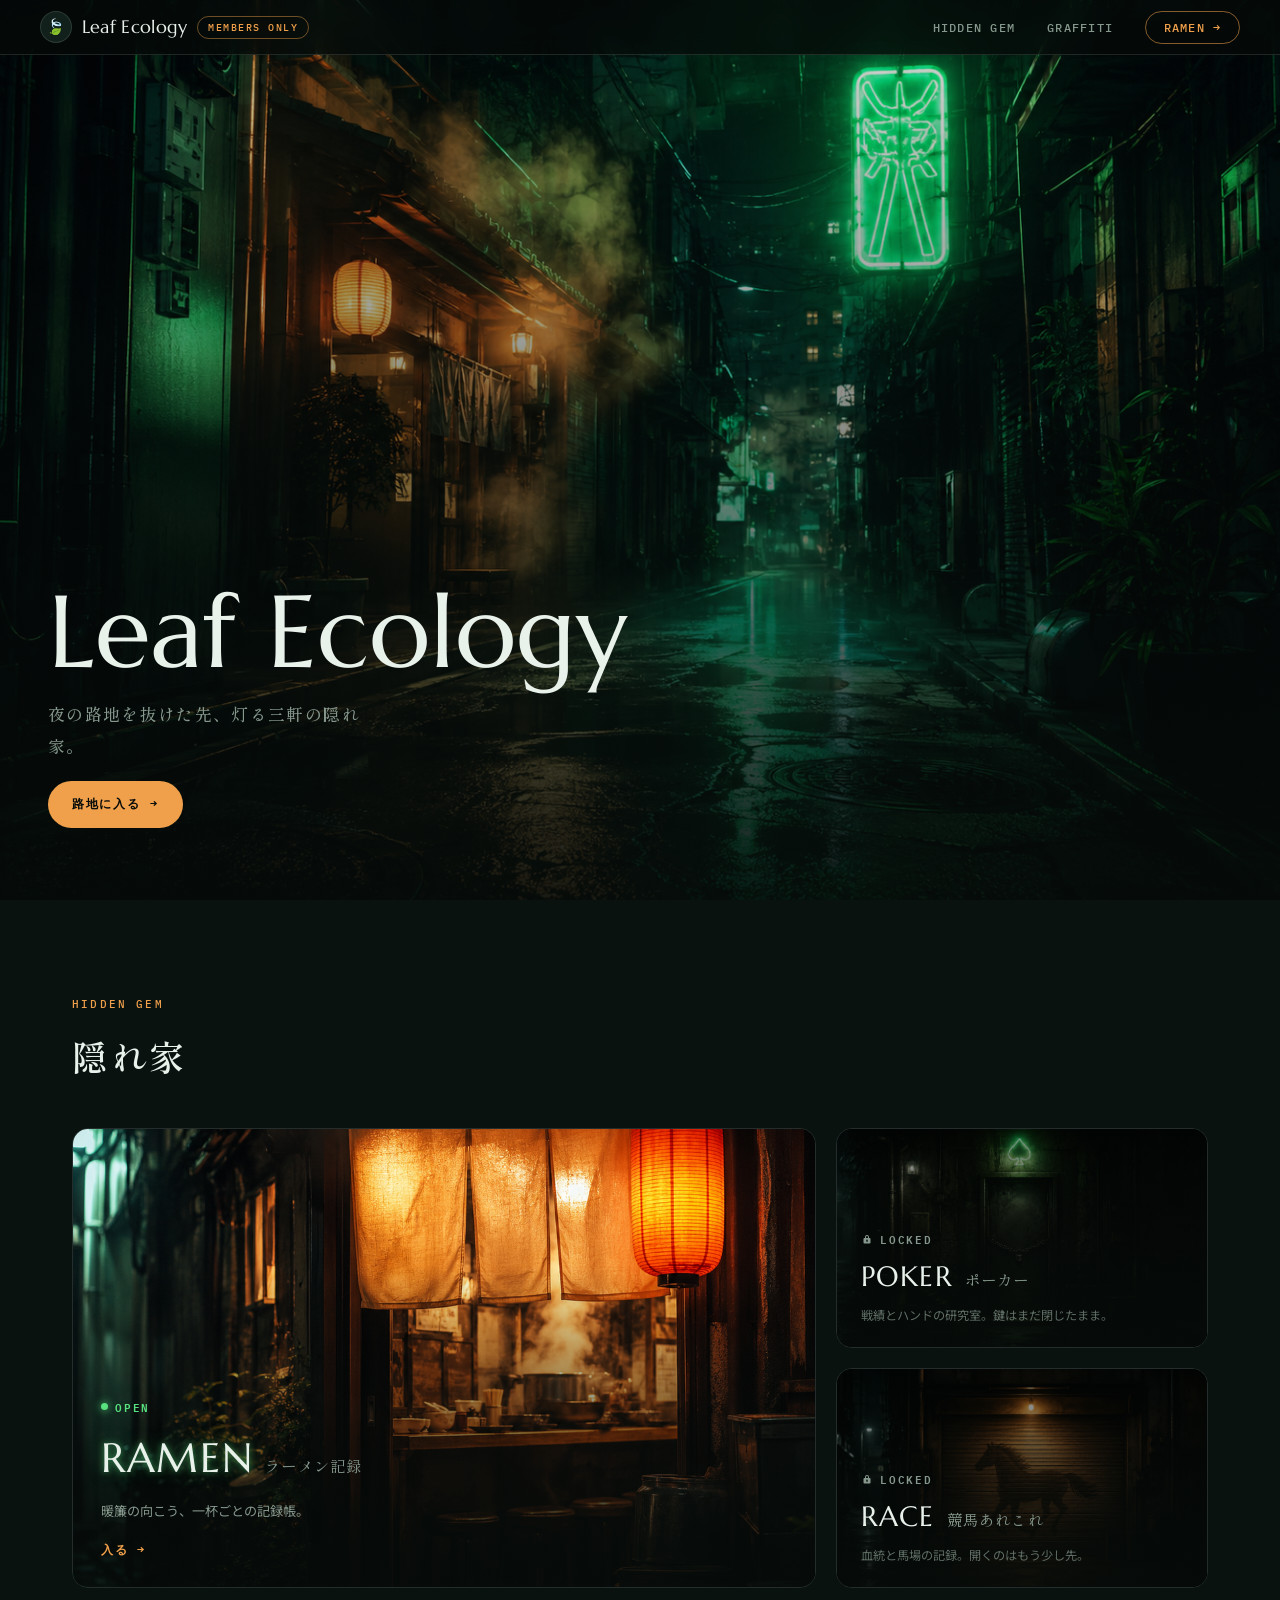
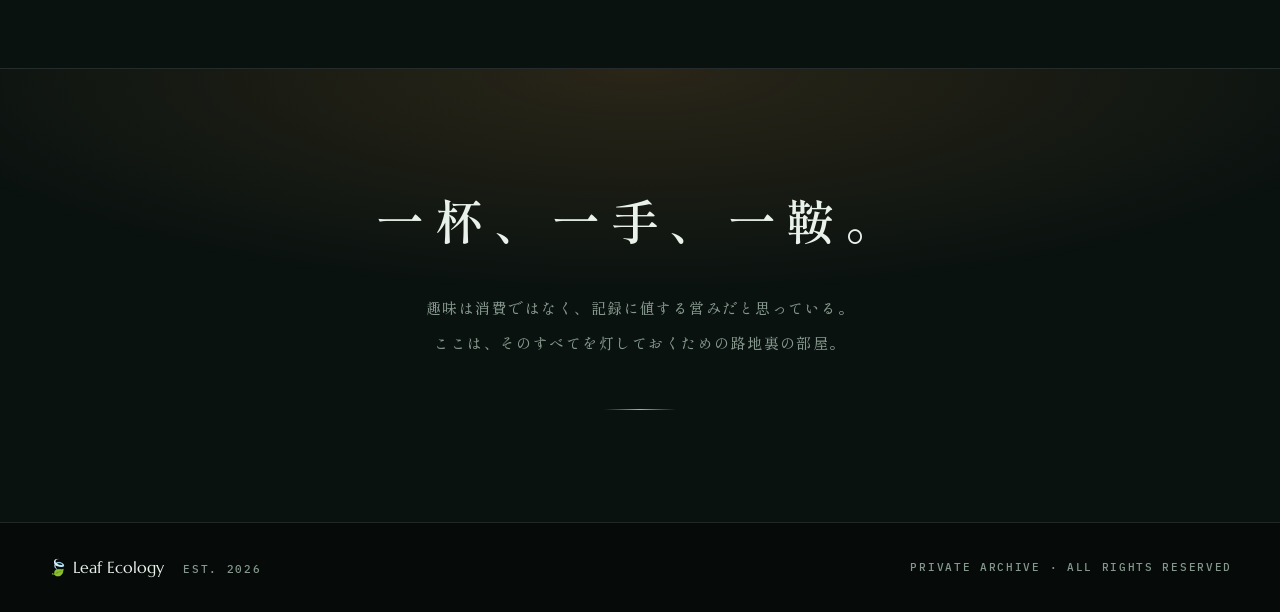
==== commit 41ba5a2e: "site update site update" ====
--- a/index.html
+++ b/index.html
@@ -86,9 +86,6 @@
         <div class="room-door-scrim"></div>
         <!-- 店先から立ちのぼる湯気 -->
         <div class="steam"><i></i><i></i><i></i></div>
-        <!-- 軒先の提灯(素材未着時は onerror で消える) -->
-        <img src="assets/images/alley/lantern.png" alt=""
-          class="door-lantern lantern-sway" onerror="this.remove()">
       </div>
       <div class="room-door-content">
         <span class="room-status status-open"><i class="led" aria-hidden="true"></i>Open</span>
--- a/index.css
+++ b/index.css
@@ -127,19 +127,8 @@
   background: linear-gradient(180deg, rgba(6,11,9,0) 30%, rgba(6,11,9,0.88) 92%);
 }
 
-/* 扉メディア内の演出レイヤー(湯気・提灯)はスクリムより手前 */
+/* 扉メディア内の演出レイヤー(湯気)はスクリムより手前 */
 .room-door-media .steam { z-index: 3; }
-.door-lantern {
-  position: absolute;
-  top: -8px;
-  left: 2rem;
-  width: clamp(48px, 5vw, 72px);
-  height: auto;
-  z-index: 3;
-  pointer-events: none;
-  --sway-duration: 6.2s;
-  --sway-delay: 1.1s;
-}
 .room-locked .room-door-scrim {
   background: linear-gradient(180deg, rgba(6,11,9,0.35) 0%, rgba(6,11,9,0.92) 92%);
 }
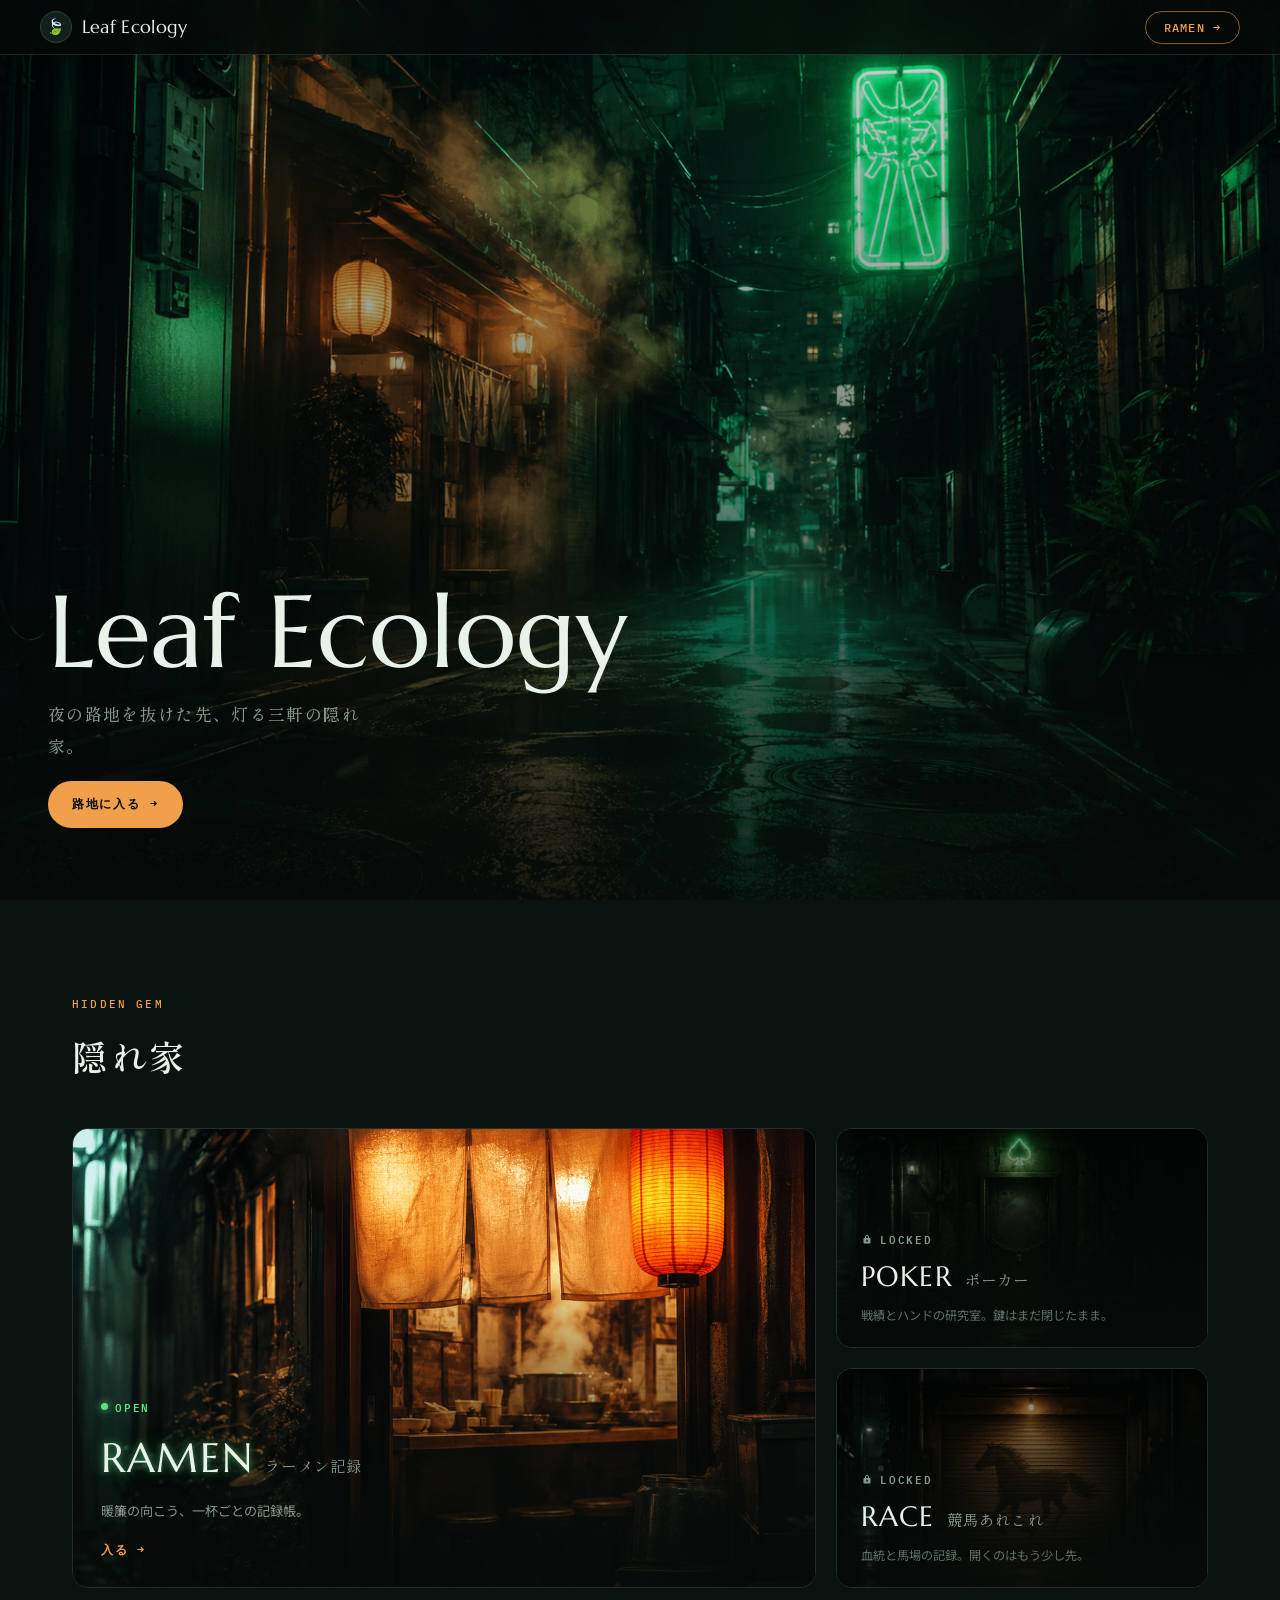
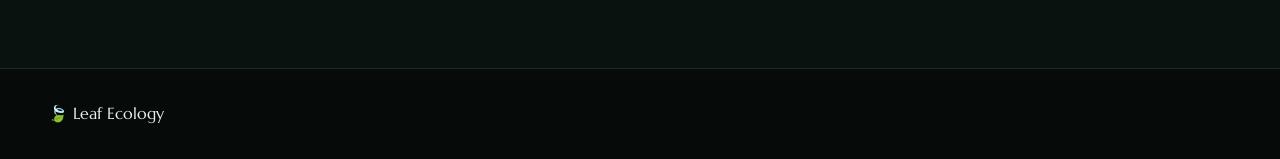
==== commit a928ea1d: "2026/10/25 update" ====
--- a/index.html
+++ b/index.html
@@ -40,11 +40,8 @@
   <a href="#" class="nav-logo">
     <div class="nav-logo-icon">🍃</div>
     <span>Leaf Ecology</span>
-    <span class="nav-badge">Members Only</span>
   </a>
   <ul class="nav-links" id="nav-links">
-    <li><a href="#rooms">Hidden Gem</a></li>
-    <li><a href="#owner">Graffiti</a></li>
     <li><a href="ramen.html" class="nav-cta">Ramen →</a></li>
   </ul>
   <button class="nav-hamburger" id="nav-hamburger" aria-label="メニュー" aria-expanded="false">
@@ -150,25 +147,9 @@
   </div>
 </section>
 
-<!-- ── OWNER : 店主の卓 ── -->
-<section class="owner" id="owner">
-  <div class="owner-inner reveal">
-    <p class="owner-quote">一杯、一手、一鞍。</p>
-    <p class="owner-body">
-      趣味は消費ではなく、記録に値する営みだと思っている。<br>
-      ここは、そのすべてを灯しておくための路地裏の部屋。
-    </p>
-    <div class="owner-rule" aria-hidden="true"></div>
-  </div>
-</section>
-
 <!-- ── FOOTER ── -->
 <footer class="site-foot">
-  <div class="foot-brand">
-    <span class="foot-logo">🍃 Leaf Ecology</span>
-    <span class="foot-est">Est. 2026</span>
-  </div>
-  <span class="foot-note">Private Archive · All Rights Reserved</span>
+  <span class="foot-logo">🍃 Leaf Ecology</span>
 </footer>
 
 <!-- JavaScript -->
--- a/style.css
+++ b/style.css
@@ -235,16 +235,6 @@
   border-radius: 50%;
   display: flex; align-items: center; justify-content: center;
   font-size: 0.95rem; flex-shrink: 0;
-}
-.nav-badge {
-  font-family: var(--font-mono);
-  font-size: 0.6rem; font-weight: 500;
-  text-transform: uppercase; letter-spacing: 0.16em;
-  color: var(--lantern);
-  border: 1px solid rgba(240,160,75,0.45);
-  border-radius: var(--radius-pill);
-  padding: 0.18rem 0.6rem;
-  white-space: nowrap;
 }
 .nav-links { display: flex; gap: 2rem; list-style: none; align-items: center; }
 .nav-links a {
@@ -292,7 +282,6 @@
 
 @media (max-width: 900px) {
   nav { padding: 0.8rem 1.25rem; }
-  .nav-badge { display: none; }
   .nav-hamburger { display: flex; }
 
   .nav-links {
@@ -327,26 +316,15 @@
   border-top: 1px solid var(--line);
   background: var(--night-deep);
   padding: 2rem 3rem;
-  display: flex; align-items: center; justify-content: space-between;
-  gap: 1rem; flex-wrap: wrap;
-}
-.foot-brand {
-  display: flex; align-items: baseline; gap: 1.2rem; flex-wrap: wrap;
+  display: flex; align-items: center;
 }
 .foot-logo {
   font-family: var(--font-serif-en);
   font-size: 1rem;
   color: var(--steam);
 }
-.foot-est, .foot-note {
-  font-family: var(--font-mono);
-  font-size: 0.66rem; font-weight: 500;
-  text-transform: uppercase; letter-spacing: 0.16em;
-  color: var(--mist);
-}
-
 @media (max-width: 900px) {
-  .site-foot { padding: 1.75rem 1.5rem; flex-direction: column; align-items: flex-start; }
+  .site-foot { padding: 1.75rem 1.5rem; }
 }
 
 /* ══════════════════════════════
--- a/index.css
+++ b/index.css
@@ -209,38 +209,6 @@
 .room-open:hover .room-door-img { transform: scale(1.04); }
 
 /* ══════════════════════════════
-   OWNER — 店主の卓
-══════════════════════════════ */
-.owner {
-  border-top: 1px solid var(--line);
-  padding: 7rem 2rem;
-  text-align: center;
-  background: radial-gradient(ellipse 60% 50% at 50% 0%, var(--lantern-dim), transparent);
-}
-.owner-inner { max-width: 640px; margin: 0 auto; }
-.owner-quote {
-  font-family: var(--font-serif-jp);
-  font-weight: 600;
-  font-size: clamp(1.9rem, 4.5vw, 3rem);
-  letter-spacing: 0.22em;
-  color: var(--steam);
-  margin-bottom: 2rem;
-}
-.owner-body {
-  font-family: var(--font-serif-jp);
-  font-weight: 500;
-  font-size: 0.92rem;
-  letter-spacing: 0.1em;
-  line-height: 2.4;
-  color: var(--mist);
-}
-.owner-rule {
-  width: 72px; height: 1px;
-  margin: 3rem auto 0;
-  background: linear-gradient(to right, transparent, var(--lantern), transparent);
-}
-
-/* ══════════════════════════════
    RESPONSIVE
 ══════════════════════════════ */
 @media (max-width: 900px) {
@@ -253,5 +221,4 @@
 
 @media (max-width: 480px) {
   .rooms { padding: 4rem 1.25rem 3.5rem; }
-  .owner { padding: 5rem 1.5rem; }
-}
+}
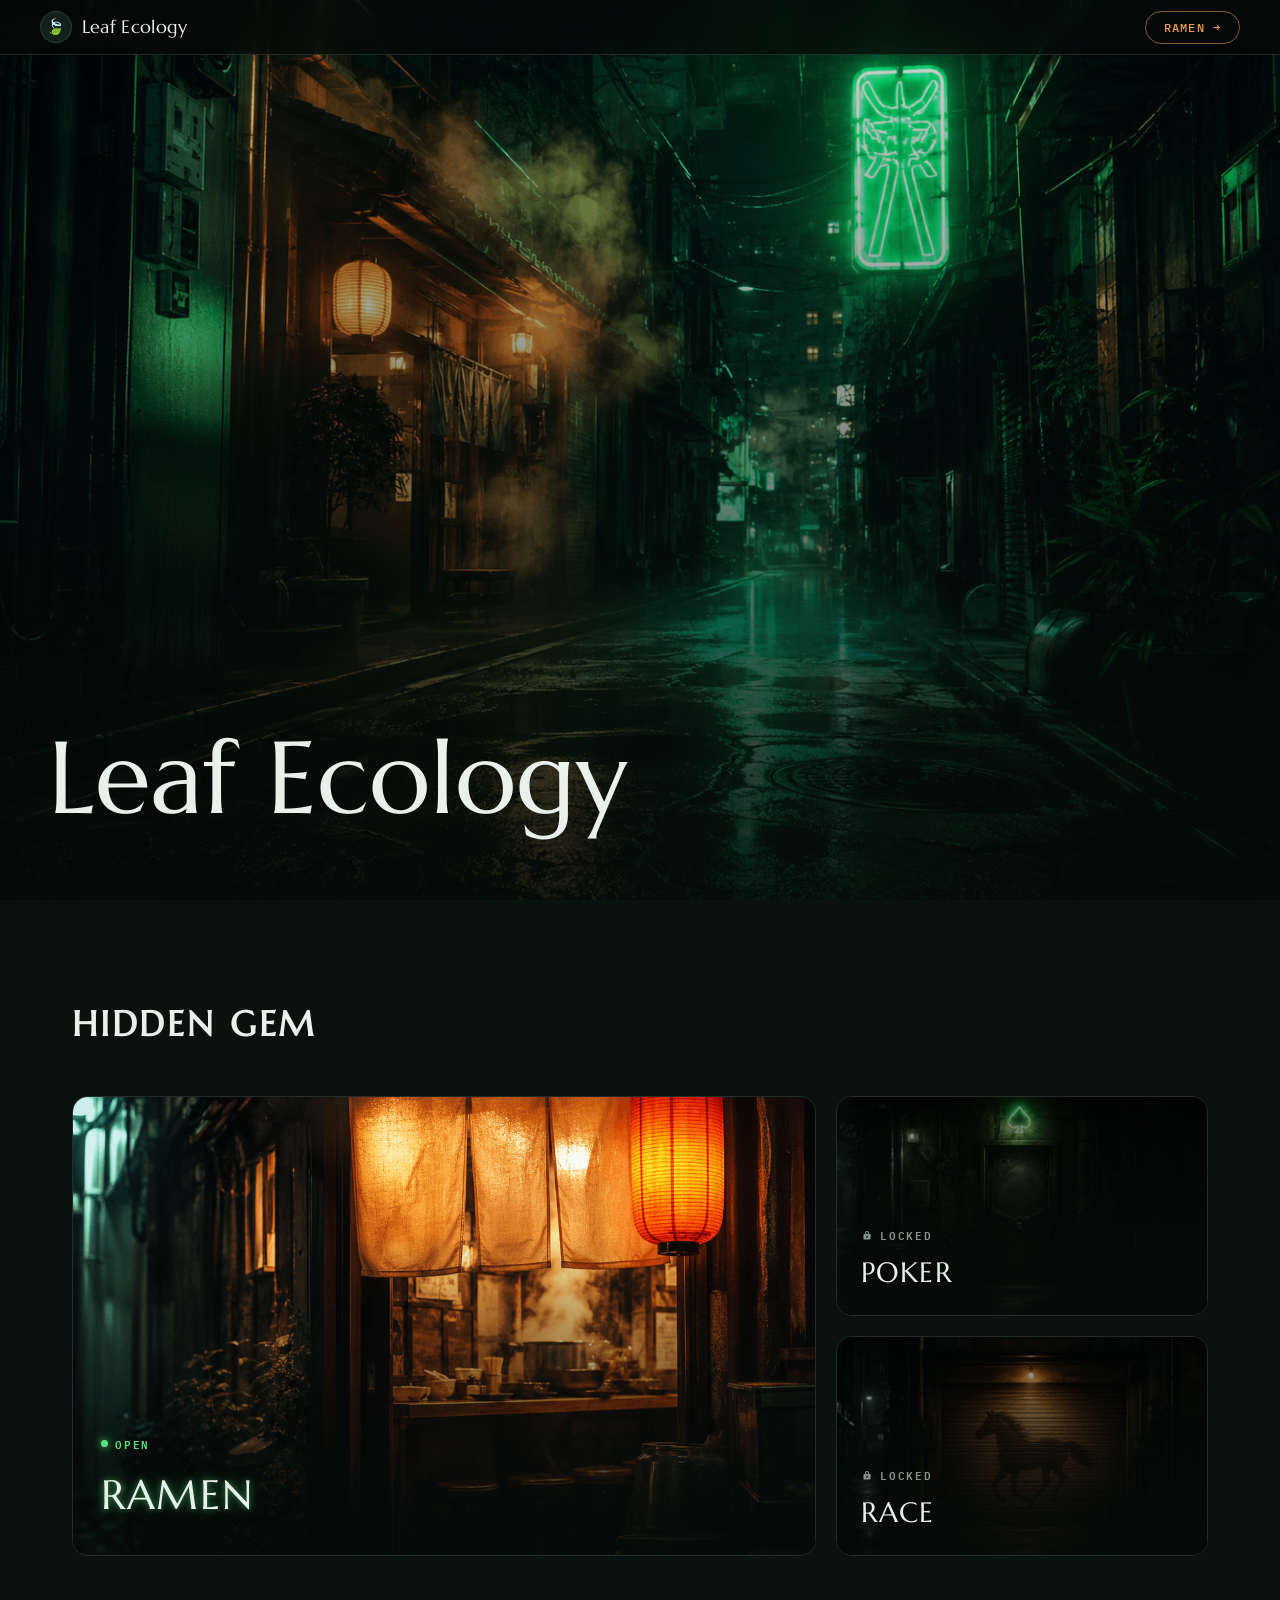
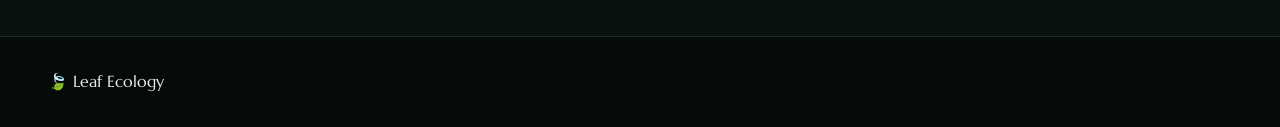
==== commit d64dbe5c: "2026/10/25 update" ====
--- a/index.html
+++ b/index.html
@@ -60,16 +60,13 @@
 
   <div class="hero-content">
     <h1 class="hero-title reveal">Leaf Ecology</h1>
-    <p class="hero-tagline reveal">夜の路地を抜けた先、灯る三軒の隠れ家。</p>
-    <a href="#rooms" class="hero-cta reveal">路地に入る <span aria-hidden="true">→</span></a>
   </div>
 </header>
 
 <!-- ── THE ROOMS : 隠れ家 ── -->
 <section class="rooms" id="rooms">
   <div class="section-head reveal">
-    <span class="section-label">Hidden Gem</span>
-    <h2 class="section-title">隠れ家</h2>
+    <h2 class="section-title">HIDDEN GEM</h2>
   </div>
 
   <div class="room-grid">
@@ -86,12 +83,7 @@
       </div>
       <div class="room-door-content">
         <span class="room-status status-open"><i class="led" aria-hidden="true"></i>Open</span>
-        <div class="room-door-heading">
-          <span class="room-code neon-sign">RAMEN</span>
-          <span class="room-sub">ラーメン記録</span>
-        </div>
-        <p class="room-desc">暖簾の向こう、一杯ごとの記録帳。</p>
-        <span class="room-cta">入る <span aria-hidden="true">→</span></span>
+        <span class="room-code neon-sign">RAMEN</span>
       </div>
     </a>
 
@@ -112,11 +104,7 @@
             <svg viewBox="0 0 24 24" width="12" height="12" aria-hidden="true"><path fill="currentColor" d="M12 4a4 4 0 0 1 4 4v2h1a2 2 0 0 1 2 2v7a2 2 0 0 1-2 2H7a2 2 0 0 1-2-2v-7a2 2 0 0 1 2-2h1V8a4 4 0 0 1 4-4zm0 2a2 2 0 0 0-2 2v2h4V8a2 2 0 0 0-2-2zm0 7a1.6 1.6 0 0 0-.8 3l-.5 2.2h2.6L12.8 16a1.6 1.6 0 0 0-.8-3z"/></svg>
             Locked
           </span>
-          <div class="room-door-heading">
-            <span class="room-code">POKER</span>
-            <span class="room-sub">ポーカー</span>
-          </div>
-          <p class="room-desc">戦績とハンドの研究室。鍵はまだ閉じたまま。</p>
+          <span class="room-code">POKER</span>
         </div>
       </div>
 
@@ -135,11 +123,7 @@
             <svg viewBox="0 0 24 24" width="12" height="12" aria-hidden="true"><path fill="currentColor" d="M12 4a4 4 0 0 1 4 4v2h1a2 2 0 0 1 2 2v7a2 2 0 0 1-2 2H7a2 2 0 0 1-2-2v-7a2 2 0 0 1 2-2h1V8a4 4 0 0 1 4-4zm0 2a2 2 0 0 0-2 2v2h4V8a2 2 0 0 0-2-2zm0 7a1.6 1.6 0 0 0-.8 3l-.5 2.2h2.6L12.8 16a1.6 1.6 0 0 0-.8-3z"/></svg>
             Locked
           </span>
-          <div class="room-door-heading">
-            <span class="room-code">RACE</span>
-            <span class="room-sub">競馬あれこれ</span>
-          </div>
-          <p class="room-desc">血統と馬場の記録。開くのはもう少し先。</p>
+          <span class="room-code">RACE</span>
         </div>
       </div>
 
--- a/style.css
+++ b/style.css
@@ -189,14 +189,6 @@
 /* ══════════════════════════════
    セクション共通見出し
 ══════════════════════════════ */
-.section-label {
-  display: block;
-  font-family: var(--font-mono);
-  font-size: 0.68rem; font-weight: 500;
-  text-transform: uppercase; letter-spacing: 0.2em;
-  color: var(--lantern);
-  margin-bottom: 0.9rem;
-}
 .section-title {
   font-family: var(--font-serif-jp);
   font-weight: 600;
--- a/index.css
+++ b/index.css
@@ -41,8 +41,6 @@
 .hero-content {
   position: relative; z-index: 2;
   max-width: 640px;
-  display: flex; flex-direction: column;
-  gap: 1.1rem;
 }
 .hero-title {
   font-family: var(--font-serif-en);
@@ -51,33 +49,6 @@
   line-height: 0.98;
   color: var(--steam);
 }
-.hero-tagline {
-  font-family: var(--font-serif-jp);
-  font-weight: 500;
-  font-size: clamp(0.95rem, 1.6vw, 1.05rem);
-  letter-spacing: 0.08em;
-  line-height: 1.9;
-  color: var(--mist);
-  max-width: 38ch;
-}
-.hero-cta {
-  display: inline-flex; align-items: center; gap: 0.6rem;
-  align-self: flex-start;
-  font-family: var(--font-mono);
-  font-size: 0.78rem; font-weight: 600;
-  text-transform: uppercase; letter-spacing: 0.14em;
-  color: var(--night-deep);
-  background: var(--lantern);
-  text-decoration: none;
-  padding: 0.85rem 1.5rem;
-  border-radius: var(--radius-pill);
-  transition: transform 0.25s ease, box-shadow 0.25s ease;
-}
-.hero-cta:hover {
-  transform: translateY(-2px);
-  box-shadow: 0 12px 28px rgba(240,160,75,0.25);
-}
-
 /* ══════════════════════════════
    THE ROOMS — 三つの扉
 ══════════════════════════════ */
@@ -87,6 +58,10 @@
   padding: 6rem 2rem 5rem;
 }
 .section-head { margin-bottom: 2.75rem; }
+.rooms .section-title {
+  font-family: var(--font-serif-en);
+  letter-spacing: 0.08em;
+}
 
 .room-grid {
   display: grid;
@@ -168,9 +143,6 @@
 .status-open   { color: var(--neon); }
 .status-locked { color: var(--mist); }
 
-.room-door-heading {
-  display: flex; align-items: baseline; gap: 0.75rem; flex-wrap: wrap;
-}
 .room-code {
   font-family: var(--font-serif-en);
   font-size: clamp(1.6rem, 3.2vw, 2.6rem);
@@ -179,31 +151,6 @@
 }
 /* 開放中の扉の看板グロー・明滅は共通部品 .neon-sign(style.css)が担う */
 .room-stack .room-code { font-size: clamp(1.3rem, 2.2vw, 1.8rem); }
-
-.room-sub {
-  font-family: var(--font-serif-jp);
-  font-size: 0.95rem;
-  color: var(--mist);
-  letter-spacing: 0.08em;
-}
-
-.room-desc {
-  font-size: 0.82rem;
-  line-height: 1.8;
-  color: var(--mist);
-  max-width: 32ch;
-}
-.room-stack .room-desc { font-size: 0.76rem; }
-.room-locked .room-desc { color: rgba(134,152,141,0.7); }
-
-.room-cta {
-  display: inline-flex; align-items: center; gap: 0.5rem;
-  font-family: var(--font-mono);
-  font-size: 0.76rem; font-weight: 600;
-  text-transform: uppercase; letter-spacing: 0.16em;
-  color: var(--lantern);
-  margin-top: 0.4rem;
-}
 
 .room-open:hover { border-color: rgba(240,160,75,0.5); }
 .room-open:hover .room-door-img { transform: scale(1.04); }
